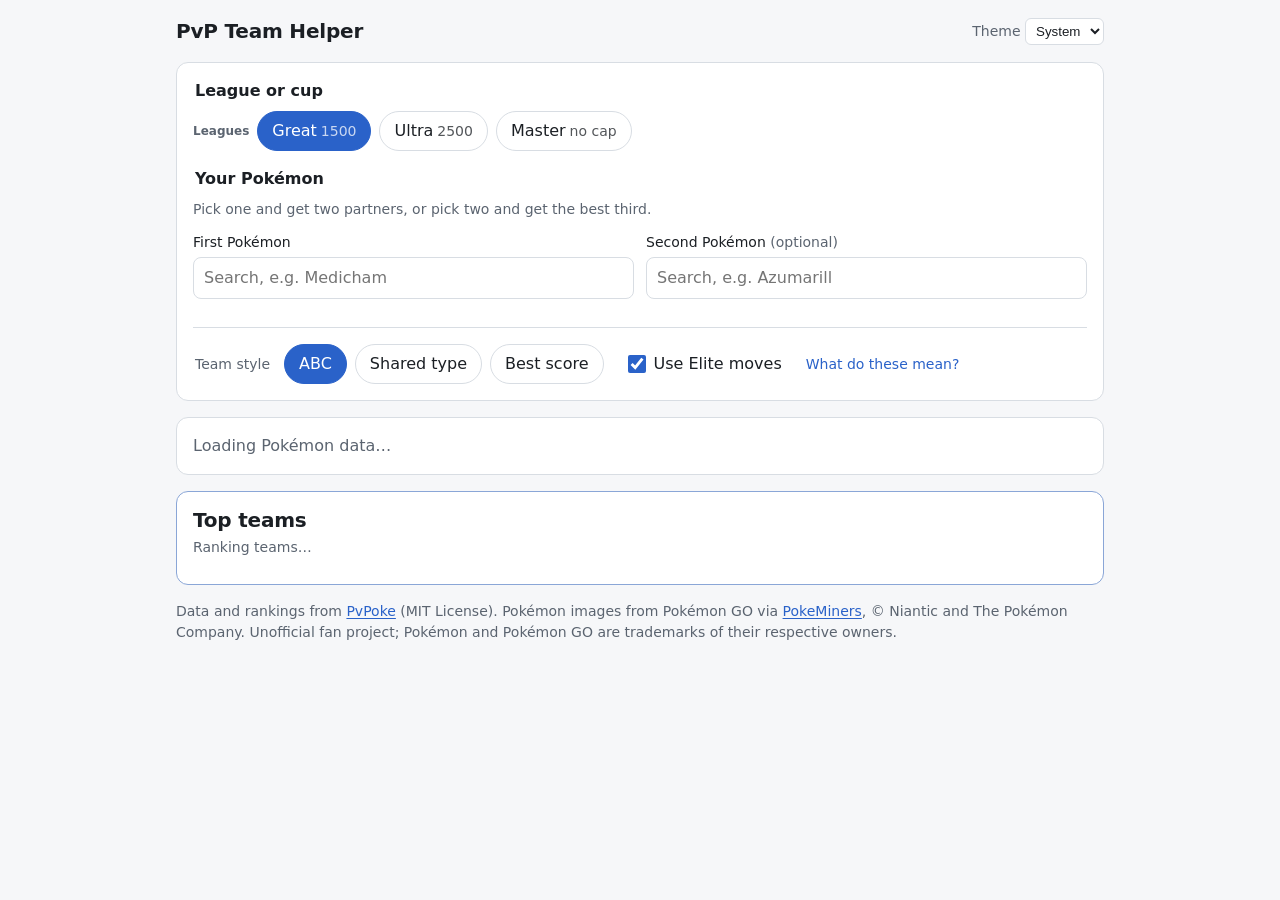
==== index.html @ 50dfbc7a "Offer one-tap fixes for dead-end messages Two Mega picks offer to remove either one, picks dropped b" ====
<!doctype html>
<html lang="en">
<head>
  <meta charset="utf-8">
  <meta name="viewport" content="width=device-width, initial-scale=1">
  <title>PvP Team Helper</title>
  <meta name="description" content="Build Pokémon GO PvP teams: suggested partners, moves, IVs, strengths and weaknesses.">
  <script src="js/theme.js?v=20261030h"></script>
  <link rel="stylesheet" href="styles.css?v=20261030h">
</head>
<body>
  <header class="site-header">
    <h1>PvP Team Helper</h1>
    <label class="theme-picker">
      Theme
      <select id="theme">
        <option value="system">System</option>
        <option value="light">Light</option>
        <option value="dark">Dark</option>
      </select>
    </label>
  </header>

  <main>
    <section class="panel form">
      <fieldset class="league">
        <legend>League or cup</legend>
        <!-- Filled from data/formats.js: the open leagues plus cups in the GO Battle League schedule,
             grouped as live this week, always on, and coming up. -->
        <div class="league-row" id="league-options"></div>
        <p class="hint gbl-week" id="gbl-week" hidden></p>
      </fieldset>

      <fieldset class="your-picks">
        <legend>Your Pokémon</legend>
        <p class="hint">Pick one and get two partners, or pick two and get the best third.</p>
        <div class="picks">
          <div class="combo" data-slot="0">
            <label for="pick-0">First Pokémon</label>
            <div class="combo-box">
              <input id="pick-0" type="text" role="combobox" aria-autocomplete="list" aria-expanded="false"
                aria-controls="pick-0-list" autocomplete="off" spellcheck="false" placeholder="Search, e.g. Medicham">
              <button type="button" class="clear" data-action="clear" aria-label="Clear first Pokémon" hidden>×</button>
            </div>
            <ul class="combo-list" id="pick-0-list" role="listbox" aria-label="Matching Pokémon" hidden></ul>
          </div>
          <div class="combo" data-slot="1">
            <label for="pick-1">Second Pokémon <small>(optional)</small></label>
            <div class="combo-box">
              <input id="pick-1" type="text" role="combobox" aria-autocomplete="list" aria-expanded="false"
                aria-controls="pick-1-list" autocomplete="off" spellcheck="false" placeholder="Search, e.g. Azumarill">
              <button type="button" class="clear" data-action="clear" aria-label="Clear second Pokémon" hidden>×</button>
            </div>
            <ul class="combo-list" id="pick-1-list" role="listbox" aria-label="Matching Pokémon" hidden></ul>
          </div>
        </div>
        <div class="quick" id="quick-picks"></div>
      </fieldset>

      <div class="options">
        <fieldset class="style">
          <legend>Team style</legend>
          <div class="segmented">
            <label><input type="radio" name="style" value="abc"> ABC</label>
            <label><input type="radio" name="style" value="pair"> Shared type</label>
            <label><input type="radio" name="style" value="any"> Best score</label>
          </div>
        </fieldset>
        <label class="check"><input type="checkbox" id="use-elite" checked> Use Elite moves</label>
        <details class="explain">
          <summary>What do these mean?</summary>
          <dl>
            <dt>ABC</dt><dd>No two members share a type: the most balanced team.</dd>
            <dt>Shared type</dt><dd>Two members share a type, as ABB (safe swap and closer) or ABA (lead and closer), whichever fits their roles better.</dd>
            <dt>Best score</dt><dd>No typing rule: the highest-scoring team wins.</dd>
            <dt>Lead, safe swap, closer</dt><dd>Each team member's role: the lead starts the battle, the safe swap comes in when the lead is losing, and the closer finishes. The page picks roles from each Pokémon's PvPoke role scores.</dd>
            <dt>Use Elite moves</dt><dd>Moves that need an Elite TM or a Community Day. Turn off to give your team each Pokémon's next best moves on PvPoke instead; opponents keep theirs.</dd>
          </dl>
        </details>
      </div>
    </section>

    <section class="panel results" id="results" aria-live="polite">
      <p class="placeholder">Loading Pokémon data…</p>
    </section>

    <!-- Teams the viewer saved on this device (localStorage); hidden while there are none. -->
    <section class="panel saved-teams" id="saved-teams" aria-labelledby="saved-teams-title" hidden>
      <h2 id="saved-teams-title">Your saved teams</h2>
      <ul class="saved-list" id="saved-list"></ul>
    </section>

    <!-- With no picks this sits right under the form as the starting point; with picks, below the results. -->
    <section class="panel top-teams" id="top-teams" aria-labelledby="top-teams-title">
      <h2 id="top-teams-title">Top teams</h2>
      <p class="hint" id="top-teams-hint">Ranking teams…</p>
      <ol class="top-list" id="top-list"></ol>
    </section>
  </main>

  <footer class="site-footer">
    Data and rankings from <a href="https://pvpoke.com">PvPoke</a> (MIT License)<span id="data-date"></span>.
    <span id="schedule-credit" hidden>GO Battle League schedule from the Pokémon GO game master via <a id="schedule-source" href="#"></a><span id="schedule-end"></span>.</span>
    Pokémon images from Pokémon GO via <a href="https://github.com/PokeMiners/pogo_assets">PokeMiners</a>, © Niantic and The Pokémon Company.
    Unofficial fan project; Pokémon and Pokémon GO are trademarks of their respective owners.
  </footer>

  <!-- ?v= on the site's own files: bump it whenever they change, so a browser holding an older
       copy (GitHub Pages lets files be cached for 10 minutes) never mixes old and new scripts. -->
  <script src="data/formats.js"></script>
  <script src="js/data.js?v=20261030h"></script>
  <script src="js/engine.js?v=20261030h"></script>
  <script src="js/app.js?v=20261030h"></script>
</body>
</html>
---- styles.css ----
:root {
  /* Type scale: five steps. xs labels and badges, sm secondary text, md body, lg headings, xl the team score. */
  --fs-xs: 0.75rem;
  --fs-sm: 0.875rem;
  --fs-md: 1rem;
  --fs-lg: 1.25rem;
  --fs-xl: 2rem;
  --error: #b42318;
  --bg: #f6f7f9;
  --surface: #ffffff;
  --text: #1b1f24;
  --muted: #5b6470;
  --border: #d8dde3;
  --accent: #2a62c9;
  --accent-text: #ffffff;
  --live: #187a42;
  /* Meta grid bands: the team's best matchup against a threat. */
  --win: #187a42;
  --even: #8a6400;
  --loss: #b42318;
}

:root[data-theme="dark"] {
  --error: #f97066;
  --bg: #121418;
  --surface: #1c1f25;
  --text: #e8eaed;
  --muted: #9aa3ad;
  --border: #30353d;
  --accent: #6b9cf0;
  --accent-text: #0d1014;
  --live: #5cc98d;
  --win: #5cc98d;
  --even: #e2b53e;
  --loss: #f97066;
}

/* League colour as the accent, as in the game. Great keeps the default blue. */
:root[data-league="ultra"] { --accent: #8a6400; }
:root[data-league="master"] { --accent: #6a3fc4; }
:root[data-league="cup"] { --accent: #4a5361; }
:root[data-theme="dark"][data-league="ultra"] { --accent: #e2b53e; }
:root[data-theme="dark"][data-league="master"] { --accent: #b195f2; }
:root[data-theme="dark"][data-league="cup"] { --accent: #b4bcc6; }

* { box-sizing: border-box; }

body {
  margin: 0;
  background: var(--bg);
  color: var(--text);
  font: 16px/1.5 system-ui, -apple-system, "Segoe UI", Roboto, sans-serif;
}

a { color: var(--accent); }
/* <small> is a step on the scale, not the browser's relative 'smaller'. */
small { font-size: var(--fs-sm); }

.site-header,
main,
.site-footer {
  max-width: 960px;
  margin: 0 auto;
  padding: 0 16px;
}

.site-header {
  display: flex;
  align-items: center;
  justify-content: space-between;
  gap: 12px;
  padding-top: 16px;
}

.site-header h1 { font-size: var(--fs-lg); margin: 0; }

.theme-picker { color: var(--muted); font-size: var(--fs-sm); }

.panel {
  background: var(--surface);
  border: 1px solid var(--border);
  border-radius: 12px;
  padding: 16px;
  margin: 16px 0;
}

fieldset { border: 0; margin: 0 0 16px; padding: 0; min-width: 0; }  /* fieldsets default to min-content width */
fieldset:last-child { margin-bottom: 0; }
legend { font-weight: 600; margin-bottom: 8px; }

.segmented { display: flex; flex-wrap: wrap; gap: 8px; }

/* Choice chips: league and team style. The radio is hidden inside its label. */
.segmented label,
.league-row label {
  display: inline-flex; align-items: center; gap: 4px; min-height: 40px;
  border: 1px solid var(--border);
  border-radius: 999px;
  padding: 6px 14px;
  white-space: nowrap;
  cursor: pointer;
}

.segmented input,
.league-row input { position: absolute; opacity: 0; pointer-events: none; }

.segmented label:has(input:checked),
.league-row label:has(input:checked) {
  background: var(--accent);
  border-color: var(--accent);
  color: var(--accent-text);
}

.segmented label:has(input:focus-visible),
.league-row label:has(input:focus-visible) { outline: 2px solid var(--accent); outline-offset: 2px; }

.league-row small { opacity: 0.75; }

/* League or cup: groups (live, always, coming up) side by side, wrapping; one sideways row on phones. */
.league-row { position: relative; display: flex; flex-wrap: wrap; gap: 8px 20px; }
.league-group { display: flex; flex-wrap: wrap; align-items: center; gap: 8px; }
.group-label { font-size: var(--fs-xs); font-weight: 600; color: var(--muted); }
.league-group.live .group-label { color: var(--live); }

.check { display: inline-flex; align-items: center; gap: 8px; min-height: 40px; cursor: pointer; }
.check input { width: 18px; height: 18px; margin: 0; accent-color: var(--accent); }
.member .swapped { margin-top: 4px; font-size: var(--fs-sm); color: var(--muted); }

/* GO Battle League status on a format: live this week, or the date a cup starts. */
.status {
  margin-left: 6px; font-size: var(--fs-xs); font-weight: 600; letter-spacing: 0.03em; text-transform: uppercase;
  padding: 0 6px; border-radius: 999px; vertical-align: 1px; display: inline-block; white-space: nowrap;
}
.status.soon { border: 1px solid currentColor; opacity: 0.8; }
.gbl-week { margin: 10px 0 0; }
.gbl-week small { font-size: inherit; }

select {
  background: var(--surface);
  color: var(--text);
  border: 1px solid var(--border);
  border-radius: 6px;
  padding: 4px 6px;
}

.placeholder { color: var(--muted); margin: 0; }
.error { color: var(--error); margin: 0; }
.fixes { display: flex; flex-wrap: wrap; gap: 8px; margin: 12px 0 0; }
.notice + .fixes { margin: -4px 0 12px; }
.notice { color: var(--muted); margin: 0 0 12px; font-size: var(--fs-sm); }
.hint { color: var(--muted); font-size: var(--fs-sm); margin: 0 0 12px; }

h1, h2 { letter-spacing: -0.01em; }
h2 { font-size: var(--fs-lg); line-height: 1.25; margin: 0 0 4px; }
h3 { font-size: var(--fs-md); margin: 0; }
h1, h2, h3 { text-wrap: balance; }
.hint, .notice, .explain dd { text-wrap: pretty; }

/* ---- Pokémon pickers ---- */

.picks { display: grid; grid-template-columns: 1fr 1fr; gap: 12px; }

.combo { position: relative; min-width: 0; }
.combo label { display: block; font-size: var(--fs-sm); margin-bottom: 4px; }
.combo label small { color: var(--muted); }

.combo-box { position: relative; }

.combo input {
  width: 100%;
  font: inherit;
  color: var(--text);
  background: var(--surface);
  border: 1px solid var(--border);
  border-radius: 8px;
  padding: 8px 36px 8px 10px;
}
.combo input:focus { outline: 2px solid var(--accent); outline-offset: 1px; }

.combo .clear {
  position: absolute; right: 4px; top: 50%; transform: translateY(-50%);
  border: 0; background: none; color: var(--muted);
  font-size: var(--fs-lg); line-height: 1; padding: 8px 10px; cursor: pointer; border-radius: 6px;
}

.combo-list {
  position: absolute; z-index: 10; left: 0; right: 0; top: 100%;
  margin: 4px 0 0; padding: 4px; list-style: none;
  background: var(--surface); border: 1px solid var(--border); border-radius: 8px;
  box-shadow: 0 8px 24px rgb(0 0 0 / 0.18);
  max-height: 320px; overflow-y: auto;
}
.combo-list li {
  display: flex; justify-content: space-between; align-items: center; gap: 8px;
  padding: 6px 8px; border-radius: 6px; cursor: pointer;
}
.combo-list li.active { background: color-mix(in srgb, var(--accent) 14%, transparent); }
.combo-list li.empty { color: var(--muted); cursor: default; background: none; }
.poke { flex-shrink: 0; object-fit: contain; }
.poke.shadow { filter: drop-shadow(0 0 3px #8a3fd1) drop-shadow(0 0 1px #8a3fd1); }

.opt-name .poke { width: 28px; height: 28px; vertical-align: middle; margin-right: 6px; }
.opt-name { min-width: 0; overflow: hidden; text-overflow: ellipsis; white-space: nowrap; }
.opt-meta { display: flex; align-items: center; gap: 4px; flex-shrink: 0; }
.opt-meta small { color: var(--muted); }

/* ---- Team style and Elite moves: one compact row, explanations behind a disclosure ---- */

.options {
  display: flex; flex-wrap: wrap; align-items: center; gap: 12px 24px;
  border-top: 1px solid var(--border); padding-top: 16px;
}
.options fieldset.style { margin: 0; display: flex; align-items: center; gap: 12px; }
.options legend { float: left; margin: 0; font-size: var(--fs-sm); color: var(--muted); font-weight: 400; }
.explain { font-size: var(--fs-sm); color: var(--muted); }
.explain summary { cursor: pointer; color: var(--accent); min-height: 40px; display: flex; align-items: center; }
.explain[open] { flex-basis: 100%; }
.explain dl { margin: 4px 0 0; display: grid; grid-template-columns: max-content 1fr; gap: 6px 12px; }
.explain dt { font-weight: 600; color: var(--text); }
.explain dd { margin: 0; }

.quick { margin-top: 12px; display: flex; flex-wrap: wrap; align-items: center; gap: 6px; }
.quick-label { color: var(--muted); font-size: var(--fs-sm); }
.chip {
  font: inherit; font-size: var(--fs-sm); color: var(--text); background: none; min-height: 32px;
  border: 1px solid var(--border); border-radius: 999px; padding: 4px 12px; cursor: pointer;
}

/* ---- Type chips: the game's type colors as a tint, text stays in the text color ---- */

.type {
  --t: #888;
  display: inline-block; font-size: var(--fs-xs); line-height: 1.4; padding: 0 6px; border-radius: 999px;
  background: color-mix(in srgb, var(--t) 22%, transparent);
  border: 1px solid color-mix(in srgb, var(--t) 60%, transparent);
  white-space: nowrap;
}
.type.dot { width: 10px; height: 10px; padding: 0; margin-right: 6px; background: var(--t); vertical-align: -1px; }
.type[data-type="normal"]   { --t: #9fa19f; }
.type[data-type="fighting"] { --t: #e0712c; }
.type[data-type="flying"]   { --t: #81b9ef; }
.type[data-type="poison"]   { --t: #9141cb; }
.type[data-type="ground"]   { --t: #b8803f; }
.type[data-type="rock"]     { --t: #afa981; }
.type[data-type="bug"]      { --t: #91a119; }
.type[data-type="ghost"]    { --t: #704170; }
.type[data-type="steel"]    { --t: #60a1b8; }
.type[data-type="fire"]     { --t: #e62829; }
.type[data-type="water"]    { --t: #2980ef; }
.type[data-type="grass"]    { --t: #3fa129; }
.type[data-type="electric"] { --t: #e8b900; }
.type[data-type="psychic"]  { --t: #ef4179; }
.type[data-type="ice"]      { --t: #3dcef3; }
.type[data-type="dragon"]   { --t: #5060e1; }
.type[data-type="dark"]     { --t: #624d4e; }
.type[data-type="fairy"]    { --t: #ef70ef; }
:root[data-theme="dark"] .type[data-type="dark"]  { --t: #a08a8b; }
:root[data-theme="dark"] .type[data-type="ghost"] { --t: #a46aa4; }

/* ---- Top teams banner ---- */

.panel[hidden] { display: none; }
.top-teams { border-color: color-mix(in srgb, var(--accent) 45%, var(--border)); }
.top-teams .hint { margin-bottom: 10px; }
.top-list { list-style: none; margin: 0; padding: 0; display: grid; grid-template-columns: repeat(3, 1fr); gap: 8px; }
.top-team {
  width: 100%; height: 100%; display: grid; grid-template-columns: auto 1fr auto; align-items: center; gap: 4px 10px;
  text-align: left; font: inherit; font-size: var(--fs-sm); color: var(--text); background: none; cursor: pointer;
  border: 1px solid var(--border); border-radius: 8px; padding: 8px 10px;
}
.top-team .team-names { grid-column: 1 / -1; }

/* ---- Results ---- */

.team-list { list-style: none; margin: 0; padding: 0; display: grid; gap: 6px; }
.team-option {
  width: 100%; display: flex; align-items: center; gap: 10px; text-align: left;
  font: inherit; color: var(--text); background: none; cursor: pointer;
  border: 1px solid var(--border); border-radius: 8px; padding: 8px 10px;
}
.team-option[aria-pressed="true"] { border-color: var(--accent); background: color-mix(in srgb, var(--accent) 10%, transparent); }
.team-rank {
  flex-shrink: 0; width: 24px; height: 24px; border-radius: 50%; display: grid; place-items: center;
  font-size: var(--fs-sm); font-weight: 600; background: var(--border);
}
.team-option[aria-pressed="true"] .team-rank { background: var(--accent); color: var(--accent-text); }
.team-names { flex: 1; min-width: 0; }
.team-icons { display: flex; flex-shrink: 0; }
.team-icons .poke { width: 32px; height: 32px; }
.team-icons .poke + .poke { margin-left: -6px; }
.layout {
  flex-shrink: 0; font-size: var(--fs-xs); font-weight: 600; letter-spacing: 0.04em; color: var(--muted);
  border: 1px solid var(--border); border-radius: 4px; padding: 0 5px;
}
.team-score { flex-shrink: 0; font-weight: 600; font-variant-numeric: tabular-nums; }
.results-head { display: flex; align-items: flex-start; justify-content: space-between; gap: 12px; }
.results-head .chip { flex-shrink: 0; }
/* ---- Meta grid: the top 30 threats, tinted by the team's best matchup ---- */

.meta { margin: 0 0 16px; }
.meta-head { display: flex; flex-wrap: wrap; align-items: baseline; justify-content: space-between; gap: 4px 16px; margin-bottom: 8px; }
.meta-tally { margin: 0; display: flex; flex-wrap: wrap; gap: 4px 12px; font-size: var(--fs-sm); font-variant-numeric: tabular-nums; }
.tally { display: inline-flex; align-items: center; gap: 6px; }
.swatch { width: 12px; height: 12px; border-radius: 4px; }
.meta-grid { list-style: none; margin: 0; padding: 0; display: grid; grid-template-columns: repeat(15, 1fr); gap: 6px; }
.meta-cell {
  --band: var(--win);
  position: relative; width: 100%; aspect-ratio: 1; display: grid; place-items: center; padding: 0; cursor: pointer;
  font: inherit; color: var(--text);
  background: color-mix(in srgb, var(--band) 16%, var(--surface));
  border: 1px solid color-mix(in srgb, var(--band) 50%, transparent); border-radius: 8px;
}
/* Bands differ in more than hue: toss-ups are dashed, losses carry a heavier border. */
.meta-cell.even, .tally.even .swatch { --band: var(--even); }
.meta-cell.even { border-style: dashed; }
.meta-cell.loss, .tally.loss .swatch { --band: var(--loss); }
.meta-cell.loss { border-width: 2px; background: color-mix(in srgb, var(--band) 24%, var(--surface)); }
.swatch { background: color-mix(in srgb, var(--band, var(--win)) 40%, var(--surface)); border: 1px solid var(--band, var(--win)); }
.tally.win .swatch { --band: var(--win); }
.tally.even .swatch { border-style: dashed; }
.tally.loss .swatch { border-width: 2px; }
.meta-cell .poke { width: 70%; height: 70%; }
.meta-rank {
  position: absolute; top: 2px; left: 4px; font-size: var(--fs-xs); line-height: 1; color: var(--muted);
  font-variant-numeric: tabular-nums;
}
.meta-cell:focus-visible, .meta-cell[aria-pressed="true"] { outline: 2px solid var(--accent); outline-offset: 2px; }
.meta-note { margin: 8px 0 0; min-height: 3em; font-size: var(--fs-sm); color: var(--muted); }
.meta-note strong { color: var(--text); }
@media (hover: hover) { .meta-cell:hover { border-color: var(--band); } }

/* ---- How to play it ---- */

.pilot { margin: 0 0 16px; }
.pilot summary { cursor: pointer; padding: 8px 0; }   /* stays display: list-item to keep its arrow */
.pilot summary h3 { margin: 0 0 0 4px; display: inline; }
.pilot[open] summary { margin-bottom: 6px; }
.pilot ol { margin: 0 0 6px; padding-left: 20px; display: grid; gap: 6px; text-wrap: pretty; }
.pilot .hint { margin: 0; }

/* ---- Saved teams ---- */

.team-actions { display: flex; flex-wrap: wrap; align-items: center; gap: 8px 16px; margin-top: 8px; }
.team-actions .compare { margin-top: 0; min-width: 0; max-width: 100%; }
.chip[aria-pressed="true"] { border-color: var(--accent); color: var(--accent); font-weight: 600; }
.saved-list { list-style: none; margin: 8px 0 0; padding: 0; display: grid; gap: 6px; }
.saved { display: flex; align-items: stretch; gap: 6px; }
.saved-open {
  flex: 1; min-width: 0; display: flex; align-items: center; gap: 10px; text-align: left;
  font: inherit; font-size: var(--fs-sm); color: var(--text); background: none; cursor: pointer;
  border: 1px solid var(--border); border-radius: 8px; padding: 8px 10px;
}
.saved.ended .saved-open { cursor: default; opacity: 0.6; }
.saved-text { flex: 1; min-width: 0; display: grid; }
.saved-text small { color: var(--muted); }
.saved-remove {
  flex-shrink: 0; font: inherit; font-size: var(--fs-sm); color: var(--muted); background: none; cursor: pointer;
  border: 1px solid var(--border); border-radius: 8px; padding: 0 12px; min-height: 40px;
}

/* ---- Compare two suggested teams ---- */

.compare { display: inline-flex; align-items: center; gap: 8px; margin-top: 8px; font-size: var(--fs-sm); color: var(--muted); }
.compare select { font: inherit; min-height: 36px; max-width: 16rem; text-overflow: ellipsis; }
.comparison { margin: 0 0 16px; padding: 12px; border: 1px solid var(--border); border-radius: 10px; }
.comparison table { width: 100%; border-collapse: collapse; font-size: var(--fs-sm); font-variant-numeric: tabular-nums; }
.comparison th, .comparison td { padding: 6px 8px; text-align: right; border-bottom: 1px solid var(--border); }
.comparison th[scope="row"] { text-align: left; font-weight: 400; color: var(--muted); }
.comparison td { white-space: nowrap; }
.comparison thead small { font-weight: 400; color: var(--muted); }
.comparison thead th { font-weight: 600; }
.comparison tbody tr:last-child > * { border-bottom: 0; }
.comparison > .hint { margin: 12px 0 0; }
.diffs { display: grid; grid-template-columns: 1fr 1fr; gap: 12px 16px; margin-top: 8px; }
.diffs h4 { margin: 0 0 6px; font-size: var(--fs-sm); }
.diff-list { list-style: none; margin: 0; padding: 0; display: grid; gap: 6px; font-size: var(--fs-sm); }
.diff-list li { display: flex; align-items: center; gap: 8px; }
.diff-list .poke { width: 32px; height: 32px; }
.diff-list small { color: var(--muted); }

/* Team header: the score leads, the names and what the score means beside it. */
.team-head { display: flex; align-items: flex-start; gap: 16px; margin: 24px 0 16px; }
.team-figure { margin: 0; flex-shrink: 0; text-align: center; min-width: 3.5rem; }
.team-figure b {
  display: block; font-size: var(--fs-xl); font-weight: 700; line-height: 1; letter-spacing: -0.02em;
  font-variant-numeric: tabular-nums;
}
.team-figure small { font-size: var(--fs-xs); color: var(--muted); }
.team-head h3 { font-size: var(--fs-lg); line-height: 1.25; letter-spacing: -0.01em; margin: 0 0 4px; }
.team-head p { margin: 0; }
.team-head > div { flex: 1; min-width: 0; }   /* lets the compare select shrink to the screen */
.team-head .coverage strong { font-variant-numeric: tabular-nums; }

.members { display: grid; grid-template-columns: repeat(3, 1fr); gap: 12px; margin-bottom: 16px; }
.member { border: 1px solid var(--border); border-radius: 10px; padding: 12px; min-width: 0; }
.member-head { display: flex; gap: 10px; align-items: center; }
.member-head .poke { width: 64px; height: 64px; }
.member-head > div { min-width: 0; }
.pvp-rank { margin: 0; font-size: var(--fs-sm); font-variant-numeric: tabular-nums; }
.pvp-rank a { font-weight: 600; text-decoration: none; }
.pvp-rank a:hover { text-decoration: underline; }
.member .role { margin: 0; font-size: var(--fs-xs); font-weight: 600; text-transform: uppercase; letter-spacing: 0.04em; color: var(--accent); }
.member .role-note { font-weight: 400; text-transform: none; letter-spacing: 0; color: var(--muted); }
.member .types { margin: 4px 0; display: flex; gap: 4px; flex-wrap: wrap; }
.member dl { margin: 0; font-size: var(--fs-sm); }
.member dt { color: var(--muted); font-size: var(--fs-xs); margin-top: 8px; }
.member dd { margin: 2px 0 0; }
.member small { color: var(--muted); }
.moves { list-style: none; margin: 0; padding: 0; }
.ivs { font-weight: 600; font-variant-numeric: tabular-nums; }
.elite {
  text-decoration: none; font-size: var(--fs-xs); font-weight: 600; padding: 0 5px; border-radius: 4px;
  border: 1px solid var(--accent); color: var(--accent); cursor: help;
}
/* Mega moves are a bonus, not a cost: filled, where Elite (needs an item) is outlined. */
.elite.mega { background: var(--accent); color: var(--accent-text); }

/* A new search keeps the current results visible, dimmed, until it finishes. */
.results { transition: opacity 150ms cubic-bezier(0.23, 1, 0.32, 1); }
.results.busy { opacity: 0.5; cursor: progress; }
@media (prefers-reduced-motion: reduce) { .results { transition: none; } }

.ivcheck { margin-top: 10px; border-top: 1px solid var(--border); padding-top: 8px; font-size: var(--fs-sm); }
.ivcheck summary { cursor: pointer; color: var(--accent); }
.iv-inputs { display: grid; grid-template-columns: repeat(3, 1fr); gap: 6px; margin: 8px 0 6px; }
.iv-inputs label { display: grid; gap: 2px; font-size: var(--fs-xs); color: var(--muted); }
.iv-inputs input {
  width: 100%; min-width: 0; font: inherit; font-size: var(--fs-md); color: var(--text); background: var(--surface);
  border: 1px solid var(--border); border-radius: 6px; padding: 4px 6px; text-align: center;
}
.iv-inputs input:focus { outline: 2px solid var(--accent); outline-offset: 1px; }
.iv-result { margin: 0; }

.report { display: grid; grid-template-columns: 1fr 1fr; gap: 16px; }
.report .hint { margin: 2px 0 8px; }
.threats { margin: 0; padding-left: 20px; display: grid; gap: 8px; font-size: var(--fs-sm); }
.threats li > * { vertical-align: middle; }
.threats li { display: list-item; }
.threats li .poke { width: 32px; height: 32px; float: left; margin-right: 8px; }
.threats li > div { overflow: hidden; }
.threats small { color: var(--muted); }
.threat-name { font-weight: 600; }
.verdict { color: var(--text); }
.shared { font-size: var(--fs-sm); margin: 0; padding: 0; list-style: none; display: grid; gap: 6px; }
.shared li { display: flex; align-items: baseline; gap: 8px; }
.shared li .type { flex-shrink: 0; }
.shared small { color: var(--muted); }

@media (max-width: 720px) {
  .meta-grid { grid-template-columns: repeat(10, 1fr); }
  .top-list { grid-template-columns: 1fr; }
  .members { grid-template-columns: 1fr; }
  .report { grid-template-columns: 1fr; }
}

@media (max-width: 520px) {
  /* Sideways rows bleed to the panel edges so the cut-off chip shows there is more. */
  .league-row, .quick {
    flex-wrap: nowrap; overflow-x: auto; scrollbar-width: none;
    margin-left: -16px; margin-right: -16px; padding: 2px 16px;
  }
  .league-row::-webkit-scrollbar, .quick::-webkit-scrollbar { display: none; }
  .league-group { flex-wrap: nowrap; flex-shrink: 0; }
  /* A cup's type list can outgrow the screen; its full rules are in the chip's title. */
  .league-row small { display: inline-block; max-width: 7.5em; overflow: hidden; text-overflow: ellipsis; vertical-align: bottom; }
  .quick > * { flex-shrink: 0; }
  .options fieldset.style { flex-basis: 100%; flex-wrap: wrap; gap: 8px; }
  .options legend { float: none; }
  .options .segmented { flex-wrap: nowrap; width: 100%; }
  .options .segmented label { flex: 1; justify-content: center; padding: 6px 8px; }
  .explain dl { grid-template-columns: 1fr; gap: 2px; }
  .explain dd { margin-bottom: 6px; }
  .picks { grid-template-columns: 1fr; }
  /* On a phone the team detail is the main reading: body size, not secondary. */
  .member dl, .threats, .ivcheck { font-size: var(--fs-md); }
  .team-head { gap: 12px; }
  .meta-grid { grid-template-columns: repeat(6, 1fr); }
  .diffs { grid-template-columns: 1fr; }
  .compare { display: flex; flex-wrap: wrap; }
  .compare select { max-width: 100%; min-width: 0; flex: 1; }
  /* Room for the full name, so e.g. a Pokémon and its shadow form never truncate to the same text. */
  .opt-meta .type { display: none; }
  .opt-name { white-space: normal; overflow: visible; }
  .team-icons .poke { width: 28px; height: 28px; }
  /* Team rows: rank, icons, layout and score on one line, the names on their own line below. */
  .team-option { flex-wrap: wrap; row-gap: 4px; }
  .team-option .layout { margin-left: auto; }
  .team-option .team-names { order: 1; flex-basis: 100%; }
  .saved-open { flex-wrap: wrap; row-gap: 4px; }
  .saved-open .team-score { margin-left: auto; }
  .saved-text { order: 1; flex-basis: 100%; }
}

/* ---- Shared interaction: focus, press, hover, and the browser's own parts ---- */

:root { accent-color: var(--accent); }   /* checkboxes and other native controls */
::selection { background: color-mix(in srgb, var(--accent) 28%, transparent); }
input { caret-color: var(--accent); }
a { text-underline-offset: 2px; }
.combo-list { scrollbar-width: thin; scrollbar-color: var(--border) transparent; }
summary::marker { color: var(--accent); }

button:focus-visible, summary:focus-visible, a:focus-visible, select:focus-visible {
  outline: 2px solid var(--accent); outline-offset: 2px;
}

/* Press feedback on everything tappable: responds on pointer-down, short, strong ease-out. */
.chip, .top-team, .team-option, .saved-open, .saved-remove, .meta-cell, .segmented label, .league-row label {
  transition: transform 120ms cubic-bezier(0.23, 1, 0.32, 1);
}
.chip:active, .top-team:active, .team-option:active, .saved > button:active, .segmented label:active, .league-row label:active { transform: scale(0.97); }
.meta-cell:active { transform: scale(0.95); }

/* Hover only where there is a pointer that hovers, so taps don't leave a stuck highlight. */
@media (hover: hover) {
  .chip:hover, .top-team:hover, .team-option:hover, .saved > button:hover,
  .segmented label:hover, .league-row label:hover { border-color: var(--accent); }
  .combo-list li:hover { background: color-mix(in srgb, var(--accent) 14%, transparent); }
  .combo .clear:hover { color: var(--text); }
}

@media (prefers-reduced-motion: reduce) {
  .chip, .top-team, .team-option, .saved-open, .saved-remove, .meta-cell, .segmented label, .league-row label { transition: none; }
  .chip:active, .top-team:active, .team-option:active, .saved > button:active, .meta-cell:active,
  .segmented label:active, .league-row label:active { transform: none; }
}

.site-footer { color: var(--muted); font-size: var(--fs-sm); padding-bottom: 24px; }
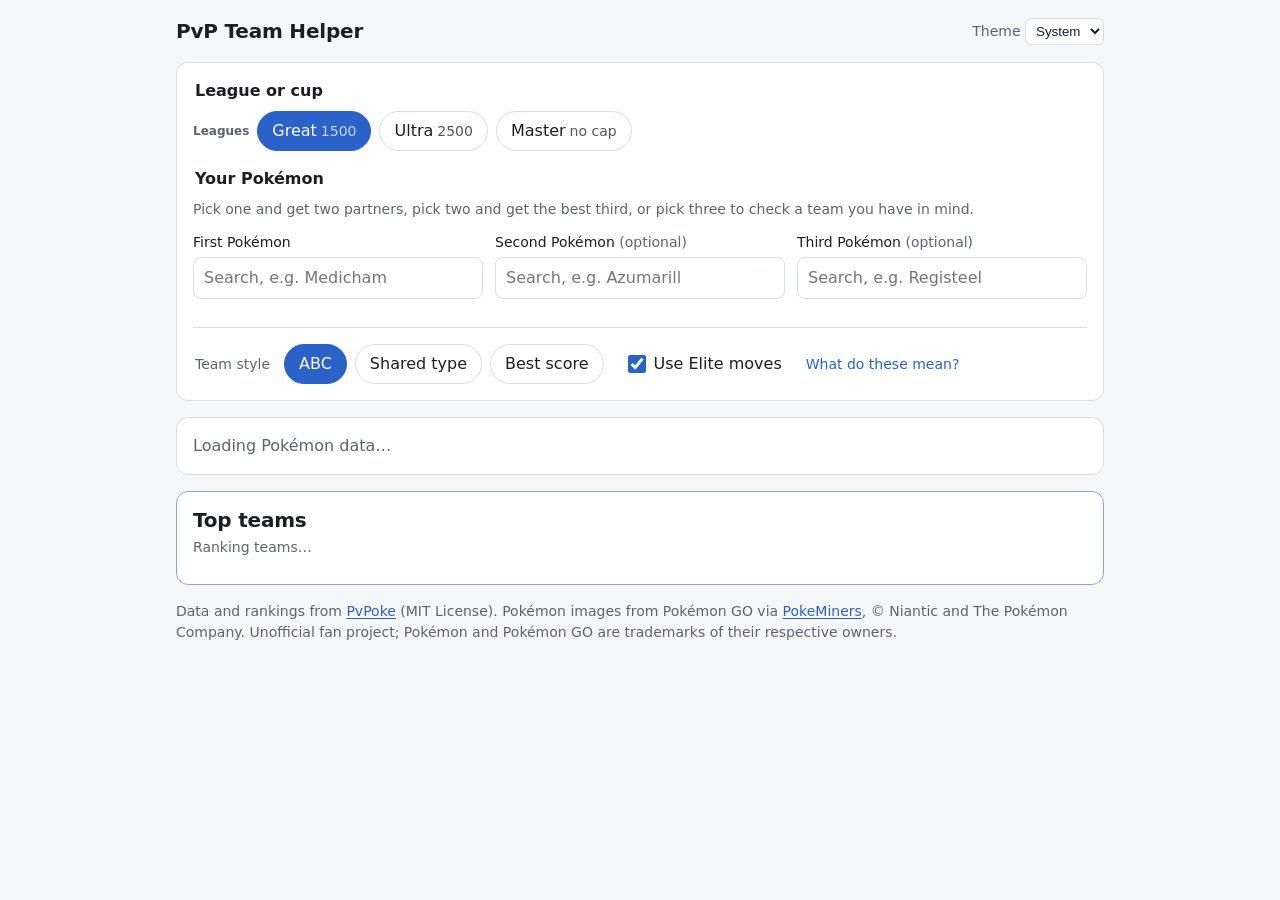
==== commit 6cdfcd51: "Add an optional third pick to check a full team With three Pokémon picked, the results show that tea" ====
--- a/index.html
+++ b/index.html
@@ -5,8 +5,8 @@
   <meta name="viewport" content="width=device-width, initial-scale=1">
   <title>PvP Team Helper</title>
   <meta name="description" content="Build Pokémon GO PvP teams: suggested partners, moves, IVs, strengths and weaknesses.">
-  <script src="js/theme.js?v=20261030h"></script>
-  <link rel="stylesheet" href="styles.css?v=20261030h">
+  <script src="js/theme.js?v=20261030k"></script>
+  <link rel="stylesheet" href="styles.css?v=20261030k">
 </head>
 <body>
   <header class="site-header">
@@ -33,7 +33,7 @@
 
       <fieldset class="your-picks">
         <legend>Your Pokémon</legend>
-        <p class="hint">Pick one and get two partners, or pick two and get the best third.</p>
+        <p class="hint">Pick one and get two partners, pick two and get the best third, or pick three to check a team you have in mind.</p>
         <div class="picks">
           <div class="combo" data-slot="0">
             <label for="pick-0">First Pokémon</label>
@@ -52,6 +52,15 @@
               <button type="button" class="clear" data-action="clear" aria-label="Clear second Pokémon" hidden>×</button>
             </div>
             <ul class="combo-list" id="pick-1-list" role="listbox" aria-label="Matching Pokémon" hidden></ul>
+          </div>
+          <div class="combo" data-slot="2">
+            <label for="pick-2">Third Pokémon <small>(optional)</small></label>
+            <div class="combo-box">
+              <input id="pick-2" type="text" role="combobox" aria-autocomplete="list" aria-expanded="false"
+                aria-controls="pick-2-list" autocomplete="off" spellcheck="false" placeholder="Search, e.g. Registeel">
+              <button type="button" class="clear" data-action="clear" aria-label="Clear third Pokémon" hidden>×</button>
+            </div>
+            <ul class="combo-list" id="pick-2-list" role="listbox" aria-label="Matching Pokémon" hidden></ul>
           </div>
         </div>
         <div class="quick" id="quick-picks"></div>
@@ -108,8 +117,8 @@
   <!-- ?v= on the site's own files: bump it whenever they change, so a browser holding an older
        copy (GitHub Pages lets files be cached for 10 minutes) never mixes old and new scripts. -->
   <script src="data/formats.js"></script>
-  <script src="js/data.js?v=20261030h"></script>
-  <script src="js/engine.js?v=20261030h"></script>
-  <script src="js/app.js?v=20261030h"></script>
+  <script src="js/data.js?v=20261030k"></script>
+  <script src="js/engine.js?v=20261030k"></script>
+  <script src="js/app.js?v=20261030k"></script>
 </body>
 </html>
--- a/styles.css
+++ b/styles.css
@@ -158,7 +158,7 @@
 
 /* ---- Pokémon pickers ---- */
 
-.picks { display: grid; grid-template-columns: 1fr 1fr; gap: 12px; }
+.picks { display: grid; grid-template-columns: repeat(3, 1fr); gap: 12px; }
 
 .combo { position: relative; min-width: 0; }
 .combo label { display: block; font-size: var(--fs-sm); margin-bottom: 4px; }
@@ -211,6 +211,8 @@
   border-top: 1px solid var(--border); padding-top: 16px;
 }
 .options fieldset.style { margin: 0; display: flex; align-items: center; gap: 12px; }
+.options fieldset.style:disabled { opacity: 0.5; }
+.options fieldset.style:disabled label { cursor: default; }
 .options legend { float: left; margin: 0; font-size: var(--fs-sm); color: var(--muted); font-weight: 400; }
 .explain { font-size: var(--fs-sm); color: var(--muted); }
 .explain summary { cursor: pointer; color: var(--accent); min-height: 40px; display: flex; align-items: center; }
@@ -394,6 +396,7 @@
 .members { display: grid; grid-template-columns: repeat(3, 1fr); gap: 12px; margin-bottom: 16px; }
 .member { border: 1px solid var(--border); border-radius: 10px; padding: 12px; min-width: 0; }
 .member-head { display: flex; gap: 10px; align-items: center; }
+.member-line { display: none; }
 .member-head .poke { width: 64px; height: 64px; }
 .member-head > div { min-width: 0; }
 .pvp-rank { margin: 0; font-size: var(--fs-sm); font-variant-numeric: tabular-nums; }
@@ -449,8 +452,30 @@
 @media (max-width: 720px) {
   .meta-grid { grid-template-columns: repeat(10, 1fr); }
   .top-list { grid-template-columns: 1fr; }
-  .members { grid-template-columns: 1fr; }
+  .members { grid-template-columns: 1fr; gap: 8px; }
   .report { grid-template-columns: 1fr; }
+  /* One line per member; tapping it opens the full card. */
+  .member { padding: 0; }
+  .member-line {
+    display: flex; align-items: center; gap: 10px; width: 100%; min-height: 56px; padding: 8px 12px;
+    border: 0; background: none; color: inherit; font: inherit; text-align: left; cursor: pointer;
+    border-radius: 10px;
+  }
+  .member-line .poke { width: 40px; height: 40px; flex-shrink: 0; }
+  .member-line > span:not(.chev) { flex: 1; min-width: 0; }
+  .member-line .member-name { font-weight: 600; }
+  .member-line small { display: block; color: var(--muted); font-size: var(--fs-sm); overflow: hidden; text-overflow: ellipsis; white-space: nowrap; }
+  .member-line .chev {
+    flex-shrink: 0; width: 8px; height: 8px; margin-right: 4px;
+    border-right: 2px solid var(--accent); border-bottom: 2px solid var(--accent);
+    transform: rotate(-45deg); transition: transform 160ms cubic-bezier(0.23, 1, 0.32, 1);
+  }
+  .member.open .chev { transform: rotate(45deg); }
+  .member-line:active { background: color-mix(in srgb, var(--accent) 10%, transparent); }
+  .member:not(.open) .member-body { display: none; }
+  .member-body { padding: 0 12px 12px; }
+  /* The line already shows the icon and name. */
+  .member-body .member-head > .poke, .member-body .member-head h3 { display: none; }
 }
 
 @media (max-width: 520px) {
@@ -523,6 +548,7 @@
   .chip, .top-team, .team-option, .saved-open, .saved-remove, .meta-cell, .segmented label, .league-row label { transition: none; }
   .chip:active, .top-team:active, .team-option:active, .saved > button:active, .meta-cell:active,
   .segmented label:active, .league-row label:active { transform: none; }
+  .member-line .chev { transition: none; }
 }
 
 .site-footer { color: var(--muted); font-size: var(--fs-sm); padding-bottom: 24px; }
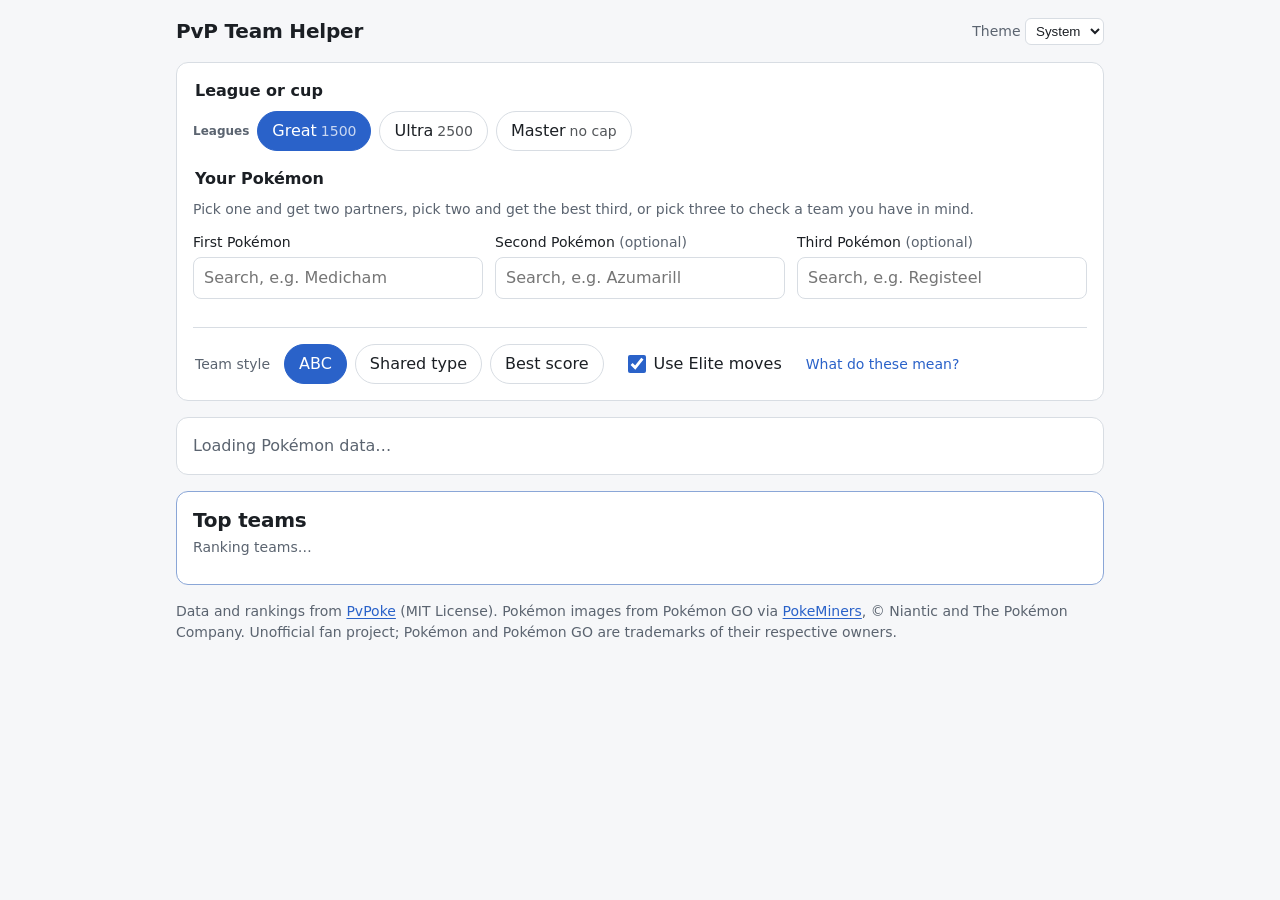
==== commit e6f28e87: "Hide second Megas, explain the disabled style, reveal the third field The search lists leave out oth" ====
--- a/index.html
+++ b/index.html
@@ -5,8 +5,8 @@
   <meta name="viewport" content="width=device-width, initial-scale=1">
   <title>PvP Team Helper</title>
   <meta name="description" content="Build Pokémon GO PvP teams: suggested partners, moves, IVs, strengths and weaknesses.">
-  <script src="js/theme.js?v=20261030k"></script>
-  <link rel="stylesheet" href="styles.css?v=20261030k">
+  <script src="js/theme.js?v=20261030l"></script>
+  <link rel="stylesheet" href="styles.css?v=20261030l">
 </head>
 <body>
   <header class="site-header">
@@ -75,6 +75,7 @@
             <label><input type="radio" name="style" value="any"> Best score</label>
           </div>
         </fieldset>
+        <p class="hint style-note" id="style-note" hidden>Your three Pokémon are the team, so team style doesn’t apply.</p>
         <label class="check"><input type="checkbox" id="use-elite" checked> Use Elite moves</label>
         <details class="explain">
           <summary>What do these mean?</summary>
@@ -117,8 +118,8 @@
   <!-- ?v= on the site's own files: bump it whenever they change, so a browser holding an older
        copy (GitHub Pages lets files be cached for 10 minutes) never mixes old and new scripts. -->
   <script src="data/formats.js"></script>
-  <script src="js/data.js?v=20261030k"></script>
-  <script src="js/engine.js?v=20261030k"></script>
-  <script src="js/app.js?v=20261030k"></script>
+  <script src="js/data.js?v=20261030l"></script>
+  <script src="js/engine.js?v=20261030l"></script>
+  <script src="js/app.js?v=20261030l"></script>
 </body>
 </html>
--- a/styles.css
+++ b/styles.css
@@ -158,7 +158,8 @@
 
 /* ---- Pokémon pickers ---- */
 
-.picks { display: grid; grid-template-columns: repeat(3, 1fr); gap: 12px; }
+.picks { display: grid; grid-auto-flow: column; grid-auto-columns: minmax(0, 1fr); gap: 12px; }   /* one column per shown field */
+.combo[hidden] { display: none; }
 
 .combo { position: relative; min-width: 0; }
 .combo label { display: block; font-size: var(--fs-sm); margin-bottom: 4px; }
@@ -213,6 +214,7 @@
 .options fieldset.style { margin: 0; display: flex; align-items: center; gap: 12px; }
 .options fieldset.style:disabled { opacity: 0.5; }
 .options fieldset.style:disabled label { cursor: default; }
+.options .style-note { flex-basis: 100%; margin: -4px 0 0; }
 .options legend { float: left; margin: 0; font-size: var(--fs-sm); color: var(--muted); font-weight: 400; }
 .explain { font-size: var(--fs-sm); color: var(--muted); }
 .explain summary { cursor: pointer; color: var(--accent); min-height: 40px; display: flex; align-items: center; }
@@ -495,7 +497,7 @@
   .options .segmented label { flex: 1; justify-content: center; padding: 6px 8px; }
   .explain dl { grid-template-columns: 1fr; gap: 2px; }
   .explain dd { margin-bottom: 6px; }
-  .picks { grid-template-columns: 1fr; }
+  .picks { grid-auto-flow: row; }
   /* On a phone the team detail is the main reading: body size, not secondary. */
   .member dl, .threats, .ivcheck { font-size: var(--fs-md); }
   .team-head { gap: 12px; }
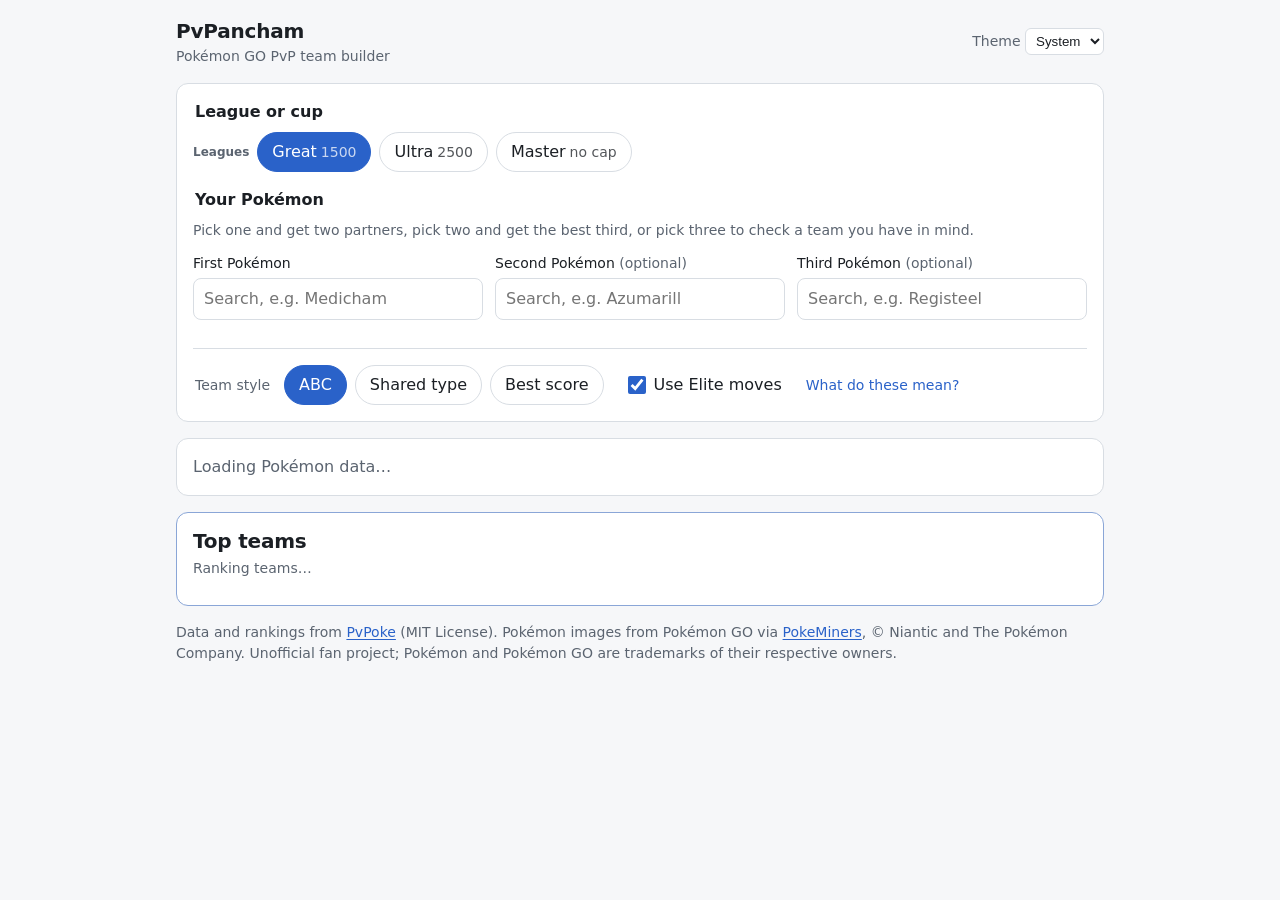
==== commit 22902323: "Rename the site to PvPancham New name in the header (with a "Pokémon GO PvP team builder" tagline), " ====
--- a/index.html
+++ b/index.html
@@ -3,14 +3,17 @@
 <head>
   <meta charset="utf-8">
   <meta name="viewport" content="width=device-width, initial-scale=1">
-  <title>PvP Team Helper</title>
+  <title>PvPancham · Pokémon GO PvP team builder</title>
   <meta name="description" content="Build Pokémon GO PvP teams: suggested partners, moves, IVs, strengths and weaknesses.">
-  <script src="js/theme.js?v=20261030l"></script>
-  <link rel="stylesheet" href="styles.css?v=20261030l">
+  <script src="js/theme.js?v=20261030m"></script>
+  <link rel="stylesheet" href="styles.css?v=20261030m">
 </head>
 <body>
   <header class="site-header">
-    <h1>PvP Team Helper</h1>
+    <div>
+      <h1>PvPancham</h1>
+      <p class="tagline">Pokémon GO PvP team builder</p>
+    </div>
     <label class="theme-picker">
       Theme
       <select id="theme">
@@ -118,8 +121,8 @@
   <!-- ?v= on the site's own files: bump it whenever they change, so a browser holding an older
        copy (GitHub Pages lets files be cached for 10 minutes) never mixes old and new scripts. -->
   <script src="data/formats.js"></script>
-  <script src="js/data.js?v=20261030l"></script>
-  <script src="js/engine.js?v=20261030l"></script>
-  <script src="js/app.js?v=20261030l"></script>
+  <script src="js/data.js?v=20261030m"></script>
+  <script src="js/engine.js?v=20261030m"></script>
+  <script src="js/app.js?v=20261030m"></script>
 </body>
 </html>
--- a/styles.css
+++ b/styles.css
@@ -73,6 +73,7 @@
 }
 
 .site-header h1 { font-size: var(--fs-lg); margin: 0; }
+.site-header .tagline { margin: 0; color: var(--muted); font-size: var(--fs-sm); }
 
 .theme-picker { color: var(--muted); font-size: var(--fs-sm); }
 
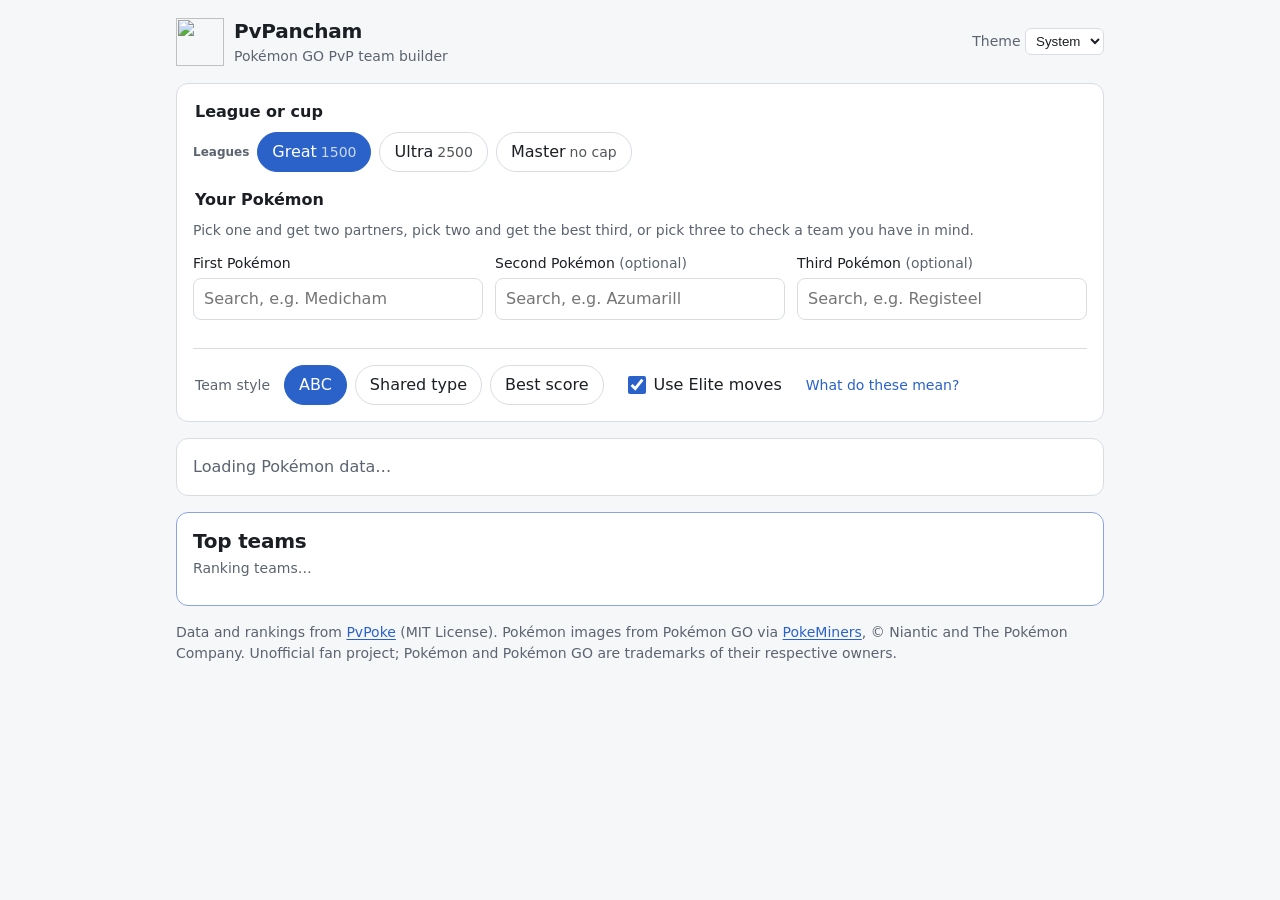
==== commit 83098381: "Add Pancham's icon to the header The icon sits left of the name and tagline; the image script always" ====
--- a/index.html
+++ b/index.html
@@ -5,17 +5,20 @@
   <meta name="viewport" content="width=device-width, initial-scale=1">
   <title>PvPancham · Pokémon GO PvP team builder</title>
   <meta name="description" content="Build Pokémon GO PvP teams: suggested partners, moves, IVs, strengths and weaknesses.">
-  <script src="js/theme.js?v=20261030m"></script>
-  <link rel="stylesheet" href="styles.css?v=20261030m">
+  <script src="js/theme.js?v=20261030n"></script>
+  <link rel="stylesheet" href="styles.css?v=20261030n">
 </head>
 <body>
   <header class="site-header">
-    <div>
-      <h1>PvPancham</h1>
-      <p class="tagline">Pokémon GO PvP team builder</p>
+    <div class="brand">
+      <img src="img/pokemon/pm674.webp" alt="" width="48" height="48">
+      <div>
+        <h1>PvPancham</h1>
+        <p class="tagline">Pokémon GO PvP team builder</p>
+      </div>
     </div>
     <label class="theme-picker">
-      Theme
+      <span class="theme-label">Theme</span>
       <select id="theme">
         <option value="system">System</option>
         <option value="light">Light</option>
@@ -121,8 +124,8 @@
   <!-- ?v= on the site's own files: bump it whenever they change, so a browser holding an older
        copy (GitHub Pages lets files be cached for 10 minutes) never mixes old and new scripts. -->
   <script src="data/formats.js"></script>
-  <script src="js/data.js?v=20261030m"></script>
-  <script src="js/engine.js?v=20261030m"></script>
-  <script src="js/app.js?v=20261030m"></script>
+  <script src="js/data.js?v=20261030n"></script>
+  <script src="js/engine.js?v=20261030n"></script>
+  <script src="js/app.js?v=20261030n"></script>
 </body>
 </html>
--- a/styles.css
+++ b/styles.css
@@ -73,6 +73,9 @@
 }
 
 .site-header h1 { font-size: var(--fs-lg); margin: 0; }
+.brand { display: flex; align-items: center; gap: 10px; }
+.brand img { flex-shrink: 0; }
+.theme-picker { flex-shrink: 0; white-space: nowrap; }
 .site-header .tagline { margin: 0; color: var(--muted); font-size: var(--fs-sm); }
 
 .theme-picker { color: var(--muted); font-size: var(--fs-sm); }
@@ -482,6 +485,8 @@
 }
 
 @media (max-width: 520px) {
+  /* Room for the name and tagline on one line each; the select still has its label for screen readers. */
+  .theme-label { position: absolute; width: 1px; height: 1px; overflow: hidden; clip-path: inset(50%); white-space: nowrap; }
   /* Sideways rows bleed to the panel edges so the cut-off chip shows there is more. */
   .league-row, .quick {
     flex-wrap: nowrap; overflow-x: auto; scrollbar-width: none;
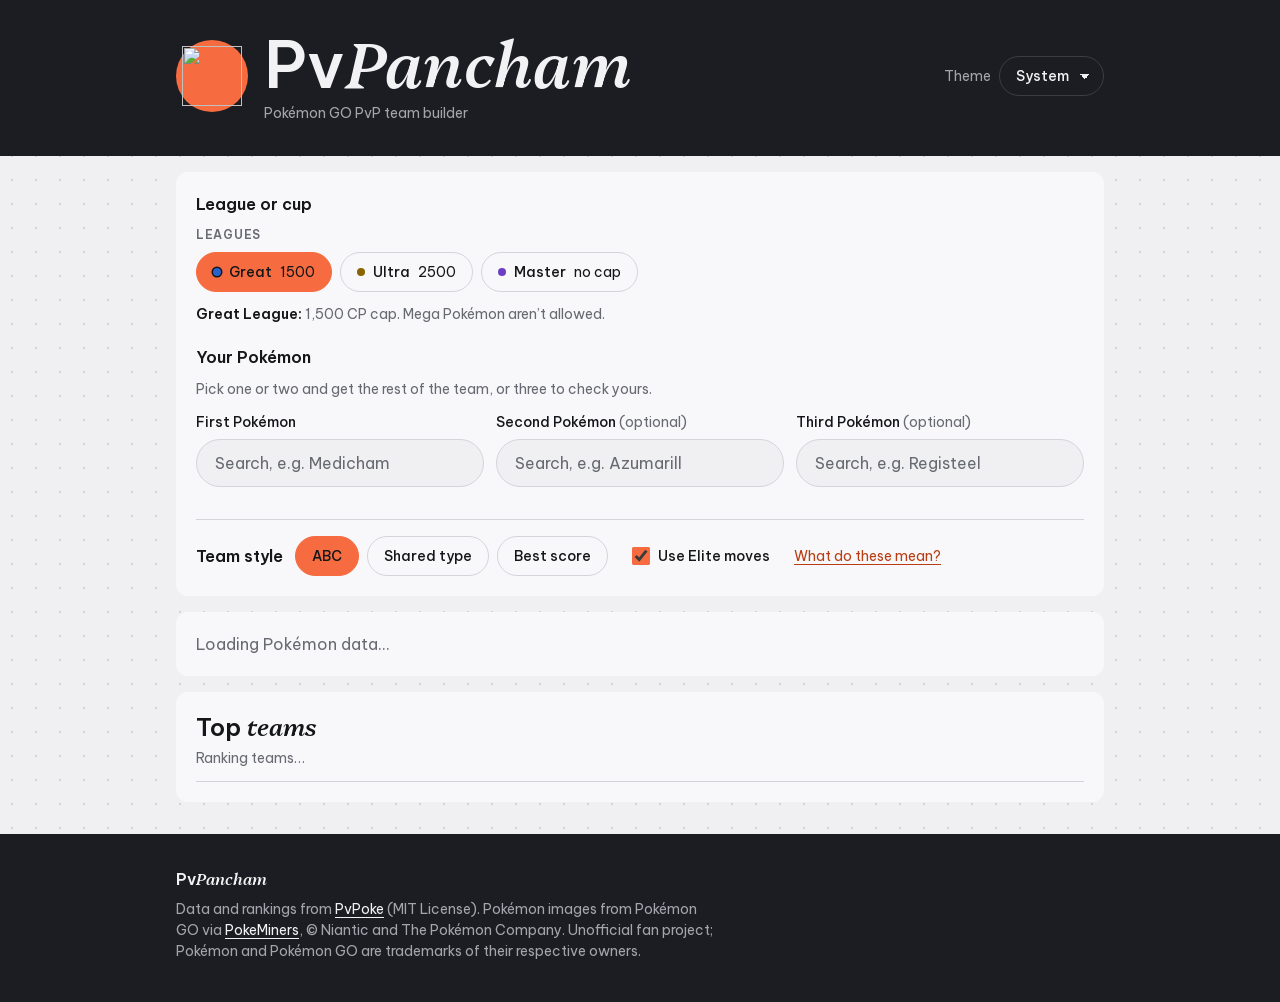
==== commit 620a6ced: "Redesign the site as PvPancham's orange, charcoal and paper look A new visual system after funtownst" ====
--- a/index.html
+++ b/index.html
@@ -5,41 +5,53 @@
   <meta name="viewport" content="width=device-width, initial-scale=1">
   <title>PvPancham · Pokémon GO PvP team builder</title>
   <meta name="description" content="Build Pokémon GO PvP teams: suggested partners, moves, IVs, strengths and weaknesses.">
-  <script src="js/theme.js?v=20261030n"></script>
-  <link rel="stylesheet" href="styles.css?v=20261030n">
+  <script src="js/theme.js?v=20261108f"></script>
+  <link rel="stylesheet" href="styles.css?v=20261108f">
 </head>
 <body>
-  <header class="site-header">
-    <div class="brand">
-      <img src="img/pokemon/pm674.webp" alt="" width="48" height="48">
-      <div>
-        <h1>PvPancham</h1>
-        <p class="tagline">Pokémon GO PvP team builder</p>
+  <header class="site-header band">
+    <div class="wrap">
+      <div class="brand">
+        <span class="disc"><img src="img/pokemon/pm674.webp" alt="" width="60" height="60"></span>
+        <div>
+          <h1>Pv<em class="v">Pancham</em></h1>
+          <p class="tagline">Pokémon GO PvP team builder</p>
+        </div>
       </div>
+      <label class="theme-picker">
+        <span class="theme-label">Theme</span>
+        <select id="theme">
+          <option value="system">System</option>
+          <option value="light">Light</option>
+          <option value="dark">Dark</option>
+        </select>
+      </label>
     </div>
-    <label class="theme-picker">
-      <span class="theme-label">Theme</span>
-      <select id="theme">
-        <option value="system">System</option>
-        <option value="light">Light</option>
-        <option value="dark">Dark</option>
-      </select>
-    </label>
   </header>
 
   <main>
-    <section class="panel form">
+    <section class="panel form" id="form">
+      <!-- Phones, once something is picked: the choices in one line, so the team comes first. -->
+      <div class="form-summary" id="form-summary" hidden>
+        <p id="form-summary-text"></p>
+        <button type="button" class="chip" id="form-add" hidden>+ Add Pokémon</button>
+        <button type="button" class="chip" id="form-toggle" aria-expanded="false" aria-controls="form-body">Edit</button>
+      </div>
+      <div class="form-body" id="form-body">
       <fieldset class="league">
         <legend>League or cup</legend>
         <!-- Filled from data/formats.js: the open leagues plus cups in the GO Battle League schedule,
              grouped as live this week, always on, and coming up. -->
         <div class="league-row" id="league-options"></div>
+        <button type="button" class="chip league-more" id="league-more" aria-controls="league-options" aria-expanded="false" hidden>Show all leagues</button>
+        <p class="hint league-rules" id="league-rules"></p>
+        <div class="league-notice" id="league-notice" aria-live="polite" hidden></div>
         <p class="hint gbl-week" id="gbl-week" hidden></p>
       </fieldset>
 
       <fieldset class="your-picks">
         <legend>Your Pokémon</legend>
-        <p class="hint">Pick one and get two partners, pick two and get the best third, or pick three to check a team you have in mind.</p>
+        <p class="hint">Pick one or two and get the rest of the team, or three to check yours.</p>
         <div class="picks">
           <div class="combo" data-slot="0">
             <label for="pick-0">First Pokémon</label>
@@ -94,38 +106,38 @@
           </dl>
         </details>
       </div>
+      </div>
     </section>
 
     <section class="panel results" id="results" aria-live="polite">
       <p class="placeholder">Loading Pokémon data…</p>
     </section>
 
-    <!-- Teams the viewer saved on this device (localStorage); hidden while there are none. -->
-    <section class="panel saved-teams" id="saved-teams" aria-labelledby="saved-teams-title" hidden>
-      <h2 id="saved-teams-title">Your saved teams</h2>
-      <ul class="saved-list" id="saved-list"></ul>
-    </section>
-
     <!-- With no picks this sits right under the form as the starting point; with picks, below the results. -->
     <section class="panel top-teams" id="top-teams" aria-labelledby="top-teams-title">
-      <h2 id="top-teams-title">Top teams</h2>
+      <h2 id="top-teams-title">Top <em class="v">teams</em></h2>
       <p class="hint" id="top-teams-hint">Ranking teams…</p>
       <ol class="top-list" id="top-list"></ol>
     </section>
   </main>
 
-  <footer class="site-footer">
-    Data and rankings from <a href="https://pvpoke.com">PvPoke</a> (MIT License)<span id="data-date"></span>.
-    <span id="schedule-credit" hidden>GO Battle League schedule from the Pokémon GO game master via <a id="schedule-source" href="#"></a><span id="schedule-end"></span>.</span>
-    Pokémon images from Pokémon GO via <a href="https://github.com/PokeMiners/pogo_assets">PokeMiners</a>, © Niantic and The Pokémon Company.
-    Unofficial fan project; Pokémon and Pokémon GO are trademarks of their respective owners.
+  <footer class="site-footer band">
+    <div class="wrap">
+      <p class="footer-name">Pv<em class="v">Pancham</em></p>
+      <p>
+      Data and rankings from <a href="https://pvpoke.com">PvPoke</a> (MIT License)<span id="data-date"></span>.
+      <span id="schedule-credit" hidden>GO Battle League schedule from the Pokémon GO game master via <a id="schedule-source" href="#"></a><span id="schedule-end"></span>.</span>
+      Pokémon images from Pokémon GO via <a href="https://github.com/PokeMiners/pogo_assets">PokeMiners</a>, © Niantic and The Pokémon Company.
+      Unofficial fan project; Pokémon and Pokémon GO are trademarks of their respective owners.
+      </p>
+    </div>
   </footer>
 
   <!-- ?v= on the site's own files: bump it whenever they change, so a browser holding an older
        copy (GitHub Pages lets files be cached for 10 minutes) never mixes old and new scripts. -->
   <script src="data/formats.js"></script>
-  <script src="js/data.js?v=20261030n"></script>
-  <script src="js/engine.js?v=20261030n"></script>
-  <script src="js/app.js?v=20261030n"></script>
+  <script src="js/data.js?v=20261108f"></script>
+  <script src="js/engine.js?v=20261108f"></script>
+  <script src="js/app.js?v=20261108f"></script>
 </body>
 </html>
--- a/styles.css
+++ b/styles.css
@@ -1,164 +1,266 @@
+/* Self-hosted fonts (SIL Open Font License, texts in fonts/). Be Vietnam Pro does the work; Platypi
+   italic gives one word per heading, and the role words, a voice. Latin subsets; anything outside
+   them (e.g. ♀ ♂) falls back to the system face. */
+@font-face { font-family: "Be Vietnam Pro"; font-style: normal; font-weight: 400; font-display: swap; src: url(fonts/bvp-400.woff2) format("woff2"); }
+@font-face { font-family: "Be Vietnam Pro"; font-style: normal; font-weight: 500; font-display: swap; src: url(fonts/bvp-500.woff2) format("woff2"); }
+@font-face { font-family: "Be Vietnam Pro"; font-style: normal; font-weight: 600; font-display: swap; src: url(fonts/bvp-600.woff2) format("woff2"); }
+@font-face { font-family: "Platypi"; font-style: italic; font-weight: 400 500; font-display: swap; src: url(fonts/platypi-italic.woff2) format("woff2"); }
+
 :root {
-  /* Type scale: five steps. xs labels and badges, sm secondary text, md body, lg headings, xl the team score. */
+  /* Type scale: xs labels, sm secondary text, md body, lg headings, xl the team score; display is the header name only. */
   --fs-xs: 0.75rem;
   --fs-sm: 0.875rem;
   --fs-md: 1rem;
-  --fs-lg: 1.25rem;
-  --fs-xl: 2rem;
-  --error: #b42318;
-  --bg: #f6f7f9;
-  --surface: #ffffff;
-  --text: #1b1f24;
-  --muted: #5b6470;
-  --border: #d8dde3;
-  --accent: #2a62c9;
-  --accent-text: #ffffff;
-  --live: #187a42;
-  /* Meta grid bands: the team's best matchup against a threat. */
+  --fs-lg: 1.5rem;
+  --fs-xl: 2.5rem;
+  --fs-display: clamp(2.25rem, 4vw + 1rem, 4rem);
+  --sans: "Be Vietnam Pro", system-ui, -apple-system, "Segoe UI", Roboto, sans-serif;
+  --serif: "Platypi", Georgia, serif;
+  /* Be Vietnam Pro has no tabular figures: columns of numbers that must line up use the system face. */
+  --figures: system-ui, -apple-system, "Segoe UI", Roboto, sans-serif;
+  --ease-out: cubic-bezier(0.23, 1, 0.32, 1);
+
+  /* Neutrals: dotted paper, sheets, charcoal bands. */
+  --paper: #f0f0f3;
+  --sheet: #f8f8fb;
+  --field: #f0f0f3;
+  --ink: #151618;
+  --pencil: #676a70;
+  --rule: #d4d5db;
+  --band: #1b1d22;
+  --band-raised: #26292f;
+  --dot: rgb(21 22 24 / 0.13);
+  /* Orange means "act here / this is chosen". As a fill its text is always ink; as text or a line
+     on a light ground it is Ember, which clears 4.5:1. */
+  --orange: #f66c40;
+  --on-orange: #151618;
+  --ember: #b83d12;
+  /* Meaning colours. Loss is crimson so it never reads as the brand orange. */
   --win: #187a42;
   --even: #8a6400;
-  --loss: #b42318;
+  --loss: #b3123f;
+  --error: #b3123f;
+  --live: #187a42;
+  /* League stamps: a dot on each league chip and on the team's league. */
+  --great: #2a62c9;
+  --ultra: #8a6400;
+  --master: #6a3fc4;
+  --cup: #4a5361;
+  --shadow-float: 0 8px 32px rgb(17 17 26 / 0.1), 0 4px 16px rgb(17 17 26 / 0.08);
+  color-scheme: light;
 }
 
 :root[data-theme="dark"] {
-  --error: #f97066;
-  --bg: #121418;
-  --surface: #1c1f25;
-  --text: #e8eaed;
-  --muted: #9aa3ad;
-  --border: #30353d;
-  --accent: #6b9cf0;
-  --accent-text: #0d1014;
-  --live: #5cc98d;
+  --paper: #111214;
+  --sheet: #1b1d22;
+  --field: #111214;
+  --ink: #f2f2f5;
+  --pencil: #a3a5ad;
+  --rule: #383b43;
+  --band: #23262c;
+  --band-raised: #2c2f36;
+  --dot: rgb(255 255 255 / 0.07);
+  --ember: #f66c40;
   --win: #5cc98d;
   --even: #e2b53e;
-  --loss: #f97066;
-}
-
-/* League colour as the accent, as in the game. Great keeps the default blue. */
-:root[data-league="ultra"] { --accent: #8a6400; }
-:root[data-league="master"] { --accent: #6a3fc4; }
-:root[data-league="cup"] { --accent: #4a5361; }
-:root[data-theme="dark"][data-league="ultra"] { --accent: #e2b53e; }
-:root[data-theme="dark"][data-league="master"] { --accent: #b195f2; }
-:root[data-theme="dark"][data-league="cup"] { --accent: #b4bcc6; }
+  --loss: #f7728f;
+  --error: #f7728f;
+  --live: #5cc98d;
+  --great: #6b9cf0;
+  --ultra: #e2b53e;
+  --master: #b195f2;
+  --cup: #b4bcc6;
+  --shadow-float: 0 8px 32px rgb(0 0 0 / 0.4), 0 4px 16px rgb(0 0 0 / 0.3);
+  color-scheme: dark;
+}
+
+/* Charcoal bands (header, team block, footer) are light-on-dark in both themes. */
+.band {
+  --sheet: var(--band-raised);
+  --field: #17181b;
+  --ink: #f2f2f5;
+  --pencil: #a3a5ad;
+  --rule: #3a3d45;
+  --ember: #f66c40;
+  --win: #5cc98d;
+  --even: #e2b53e;
+  --loss: #f7728f;
+  --great: #6b9cf0;
+  --ultra: #e2b53e;
+  --master: #b195f2;
+  --cup: #b4bcc6;
+  background: var(--band);
+  color: var(--ink);
+  color-scheme: dark;
+}
+
+/* The selected format's stamp colour (set by applyAccent as data-league). */
+:root { --league: var(--great); }
+:root[data-league="ultra"] { --league: var(--ultra); }
+:root[data-league="master"] { --league: var(--master); }
+:root[data-league="cup"] { --league: var(--cup); }
+.band { --league: var(--great); }
+:root[data-league="ultra"] .band { --league: var(--ultra); }
+:root[data-league="master"] .band { --league: var(--master); }
+:root[data-league="cup"] .band { --league: var(--cup); }
 
 * { box-sizing: border-box; }
+html { -webkit-text-size-adjust: 100%; }
 
 body {
   margin: 0;
-  background: var(--bg);
-  color: var(--text);
-  font: 16px/1.5 system-ui, -apple-system, "Segoe UI", Roboto, sans-serif;
-}
-
-a { color: var(--accent); }
+  color: var(--ink);
+  font: 400 16px/1.5 var(--sans);
+  background-color: var(--paper);
+  background-image: radial-gradient(var(--dot) 1px, transparent 1.4px);
+  background-size: 24px 24px;
+}
+
+a { color: var(--ember); text-decoration-thickness: 1px; text-underline-offset: 3px; }
 /* <small> is a step on the scale, not the browser's relative 'smaller'. */
 small { font-size: var(--fs-sm); }
 
-.site-header,
-main,
-.site-footer {
+h1, h2, h3, h4 { font-weight: 600; text-wrap: balance; }
+h2 { font-size: var(--fs-lg); line-height: 1.2; margin: 0 0 6px; }
+h3 { font-size: var(--fs-md); line-height: 1.3; margin: 0; }
+/* One voice word per heading. */
+em.v { font-family: var(--serif); font-style: italic; font-weight: 500; }
+
+.wrap,
+main {
   max-width: 960px;
   margin: 0 auto;
   padding: 0 16px;
 }
 
-.site-header {
-  display: flex;
-  align-items: center;
-  justify-content: space-between;
-  gap: 12px;
-  padding-top: 16px;
-}
-
-.site-header h1 { font-size: var(--fs-lg); margin: 0; }
-.brand { display: flex; align-items: center; gap: 10px; }
-.brand img { flex-shrink: 0; }
-.theme-picker { flex-shrink: 0; white-space: nowrap; }
-.site-header .tagline { margin: 0; color: var(--muted); font-size: var(--fs-sm); }
-
-.theme-picker { color: var(--muted); font-size: var(--fs-sm); }
+/* ---- Header band ---- */
+
+.site-header { padding: 28px 0 32px; }
+.site-header .wrap { display: flex; align-items: center; justify-content: space-between; gap: 16px; }
+.brand { display: flex; align-items: center; gap: 16px; min-width: 0; }
+.brand .disc {
+  flex-shrink: 0; width: 72px; height: 72px; border-radius: 50%; background: var(--orange);
+  display: grid; place-items: center;
+}
+.brand .disc img { width: 60px; height: 60px; }
+.site-header h1 { font-size: var(--fs-display); line-height: 1; margin: 0; letter-spacing: 0.005em; white-space: nowrap; }
+.site-header .tagline { margin: 6px 0 0; color: var(--pencil); font-size: var(--fs-sm); }
+.theme-picker { flex-shrink: 0; display: inline-flex; align-items: center; gap: 8px; white-space: nowrap; color: var(--pencil); font-size: var(--fs-sm); }
+
+/* ---- Sheets ---- */
 
 .panel {
-  background: var(--surface);
-  border: 1px solid var(--border);
+  background: var(--sheet);
   border-radius: 12px;
-  padding: 16px;
+  padding: 20px;
   margin: 16px 0;
 }
-
-fieldset { border: 0; margin: 0 0 16px; padding: 0; min-width: 0; }  /* fieldsets default to min-content width */
+.panel[hidden] { display: none; }
+[hidden] { display: none !important; }   /* the attribute always wins over a component's display, e.g. a .chip */
+
+fieldset { border: 0; margin: 0 0 20px; padding: 0; min-width: 0; }  /* fieldsets default to min-content width */
 fieldset:last-child { margin-bottom: 0; }
-legend { font-weight: 600; margin-bottom: 8px; }
-
-.segmented { display: flex; flex-wrap: wrap; gap: 8px; }
-
-/* Choice chips: league and team style. The radio is hidden inside its label. */
-.segmented label,
-.league-row label {
-  display: inline-flex; align-items: center; gap: 4px; min-height: 40px;
-  border: 1px solid var(--border);
-  border-radius: 999px;
-  padding: 6px 14px;
-  white-space: nowrap;
-  cursor: pointer;
-}
-
-.segmented input,
-.league-row input { position: absolute; opacity: 0; pointer-events: none; }
-
-.segmented label:has(input:checked),
-.league-row label:has(input:checked) {
-  background: var(--accent);
-  border-color: var(--accent);
-  color: var(--accent-text);
-}
-
-.segmented label:has(input:focus-visible),
-.league-row label:has(input:focus-visible) { outline: 2px solid var(--accent); outline-offset: 2px; }
-
-.league-row small { opacity: 0.75; }
-
-/* League or cup: groups (live, always, coming up) side by side, wrapping; one sideways row on phones. */
-.league-row { position: relative; display: flex; flex-wrap: wrap; gap: 8px 20px; }
-.league-group { display: flex; flex-wrap: wrap; align-items: center; gap: 8px; }
-.group-label { font-size: var(--fs-xs); font-weight: 600; color: var(--muted); }
-.league-group.live .group-label { color: var(--live); }
-
-.check { display: inline-flex; align-items: center; gap: 8px; min-height: 40px; cursor: pointer; }
-.check input { width: 18px; height: 18px; margin: 0; accent-color: var(--accent); }
-.member .swapped { margin-top: 4px; font-size: var(--fs-sm); color: var(--muted); }
-
-/* GO Battle League status on a format: live this week, or the date a cup starts. */
-.status {
-  margin-left: 6px; font-size: var(--fs-xs); font-weight: 600; letter-spacing: 0.03em; text-transform: uppercase;
-  padding: 0 6px; border-radius: 999px; vertical-align: 1px; display: inline-block; white-space: nowrap;
-}
-.status.soon { border: 1px solid currentColor; opacity: 0.8; }
-.gbl-week { margin: 10px 0 0; }
-.gbl-week small { font-size: inherit; }
-
-select {
-  background: var(--surface);
-  color: var(--text);
-  border: 1px solid var(--border);
-  border-radius: 6px;
-  padding: 4px 6px;
-}
-
-.placeholder { color: var(--muted); margin: 0; }
+legend { font-weight: 600; margin-bottom: 10px; padding: 0; }
+
+.placeholder { color: var(--pencil); margin: 0; }
 .error { color: var(--error); margin: 0; }
 .fixes { display: flex; flex-wrap: wrap; gap: 8px; margin: 12px 0 0; }
 .notice + .fixes { margin: -4px 0 12px; }
-.notice { color: var(--muted); margin: 0 0 12px; font-size: var(--fs-sm); }
-.hint { color: var(--muted); font-size: var(--fs-sm); margin: 0 0 12px; }
-
-h1, h2 { letter-spacing: -0.01em; }
-h2 { font-size: var(--fs-lg); line-height: 1.25; margin: 0 0 4px; }
-h3 { font-size: var(--fs-md); margin: 0; }
-h1, h2, h3 { text-wrap: balance; }
-.hint, .notice, .explain dd { text-wrap: pretty; }
+.notice { color: var(--pencil); margin: 0 0 12px; font-size: var(--fs-sm); }
+.hint { color: var(--pencil); font-size: var(--fs-sm); margin: 0 0 12px; }
+.hint, .notice, .explain dd, .member .role-note { text-wrap: pretty; }
+.hint { max-width: 75ch; }
+
+/* Phones, once something is picked: the form folds to one summary line with an Edit button. */
+.form-summary { display: none; }
+/* Leagues: only this week's live formats until the viewer asks for the rest. */
+.league-row.live-only .league-group:not(.live) { display: none; }
+.league-more { margin-top: 12px; }
+
+/* Keyboard: a way past the 30 grid cells, shown only when it has focus. */
+.skip { position: absolute; width: 1px; height: 1px; overflow: hidden; clip-path: inset(50%); white-space: nowrap; }
+.skip:focus { position: static; width: auto; height: auto; overflow: visible; clip-path: none; margin: 0 0 12px; }
+.league-rules { margin: 12px 0 0; }
+.league-rules strong { color: var(--ink); font-weight: 600; }
+.league-notice { display: flex; flex-wrap: wrap; align-items: center; gap: 8px 12px; margin: 12px 0 0; font-size: var(--fs-sm); }
+.league-notice[hidden] { display: none; }
+.league-notice p { margin: 0; color: var(--pencil); text-wrap: pretty; }
+.league-notice strong { color: var(--ink); font-weight: 600; }
+
+/* ---- Pills: league and style choices, quick picks, actions ---- */
+
+.segmented { display: flex; flex-wrap: wrap; gap: 8px; }
+
+.segmented label,
+.league-row label,
+.chip {
+  display: inline-flex; align-items: center; gap: 8px; min-height: 40px;
+  border: 1px solid var(--rule); border-radius: 999px; padding: 8px 16px;
+  font: 500 var(--fs-sm)/1.2 var(--sans); color: var(--ink); background: none;
+  white-space: nowrap; cursor: pointer;
+}
+.chip { min-height: 32px; padding: 4px 14px; }
+
+.segmented input,
+.league-row input { position: absolute; opacity: 0; pointer-events: none; }
+
+.segmented label:has(input:checked),
+.league-row label:has(input:checked) {
+  background: var(--orange);
+  border-color: var(--orange);
+  color: var(--on-orange);
+}
+
+.segmented label:has(input:focus-visible),
+.league-row label:has(input:focus-visible) { outline: 2px solid var(--ember); outline-offset: 2px; }
+
+/* The primary action: an orange pill. */
+.chip.primary { background: var(--orange); border-color: var(--orange); color: var(--on-orange); font-weight: 600; min-height: 40px; padding: 8px 18px; }
+
+.league-row small { color: inherit; font-size: inherit; font-weight: 400; }
+.league-dot { width: 8px; height: 8px; border-radius: 50%; flex-shrink: 0; background: var(--great); }
+.league-dot[data-family="ultra"] { background: var(--ultra); }
+.league-dot[data-family="master"] { background: var(--master); }
+.league-dot[data-family="cup"] { background: var(--cup); }
+.league-row label:has(input:checked) .league-dot { box-shadow: 0 0 0 1.5px var(--on-orange); }
+
+/* League or cup: groups (live, always, coming up) side by side, wrapping; one sideways row on phones. */
+.league-row { position: relative; display: flex; flex-wrap: wrap; gap: 12px 24px; }
+.league-group { display: flex; flex-wrap: wrap; align-items: center; gap: 8px; }
+.group-label {
+  flex-basis: 100%; font-size: var(--fs-xs); font-weight: 600; letter-spacing: 0.06em; text-transform: uppercase;
+  color: var(--pencil); white-space: nowrap;
+}
+.league-group.live .group-label { color: var(--live); }
+
+.check { display: inline-flex; align-items: center; gap: 8px; min-height: 40px; cursor: pointer; font-size: var(--fs-sm); font-weight: 500; }
+.check input { width: 18px; height: 18px; margin: 0; accent-color: var(--orange); }
+
+/* GO Battle League status on a format: the date a cup starts. */
+.status {
+  font-size: var(--fs-xs); font-weight: 600; letter-spacing: 0.03em; text-transform: uppercase;
+  padding: 1px 7px; border-radius: 999px; display: inline-block; white-space: nowrap;
+}
+.status.soon { border: 1px solid currentColor; opacity: 0.8; }
+.gbl-week { margin: 12px 0 0; }
+.gbl-week small { font-size: inherit; }
+
+select {
+  appearance: none;
+  font: 500 var(--fs-sm)/1.2 var(--sans);
+  color: var(--ink);
+  background-color: transparent;
+  border: 1px solid var(--rule);
+  border-radius: 999px;
+  min-height: 40px;
+  padding: 8px 34px 8px 16px;
+  cursor: pointer;
+  background-image: linear-gradient(45deg, transparent 50%, currentColor 50%), linear-gradient(135deg, currentColor 50%, transparent 50%);
+  background-position: right 18px center, right 13px center;
+  background-size: 5px 5px;
+  background-repeat: no-repeat;
+}
+select option { color: #151618; background: #ffffff; }
 
 /* ---- Pokémon pickers ---- */
 
@@ -166,79 +268,82 @@
 .combo[hidden] { display: none; }
 
 .combo { position: relative; min-width: 0; }
-.combo label { display: block; font-size: var(--fs-sm); margin-bottom: 4px; }
-.combo label small { color: var(--muted); }
+.combo label { display: block; font-size: var(--fs-sm); font-weight: 500; margin-bottom: 6px; }
+.combo label small { color: var(--pencil); font-weight: 400; }
 
 .combo-box { position: relative; }
 
 .combo input {
   width: 100%;
+  min-height: 48px;
   font: inherit;
-  color: var(--text);
-  background: var(--surface);
-  border: 1px solid var(--border);
-  border-radius: 8px;
-  padding: 8px 36px 8px 10px;
-}
-.combo input:focus { outline: 2px solid var(--accent); outline-offset: 1px; }
+  color: var(--ink);
+  background: var(--field);
+  border: 1px solid var(--rule);
+  border-radius: 999px;
+  padding: 10px 44px 10px 18px;
+}
+.combo input::placeholder { color: var(--pencil); opacity: 1; }
+.combo input:focus { outline: 2px solid var(--ember); outline-offset: 2px; }
 
 .combo .clear {
-  position: absolute; right: 4px; top: 50%; transform: translateY(-50%);
-  border: 0; background: none; color: var(--muted);
-  font-size: var(--fs-lg); line-height: 1; padding: 8px 10px; cursor: pointer; border-radius: 6px;
+  position: absolute; right: 6px; top: 50%; transform: translateY(-50%);
+  width: 36px; height: 36px; border: 0; border-radius: 50%; background: none; color: var(--pencil);
+  font-size: 1.25rem; line-height: 1; cursor: pointer;
 }
 
 .combo-list {
   position: absolute; z-index: 10; left: 0; right: 0; top: 100%;
-  margin: 4px 0 0; padding: 4px; list-style: none;
-  background: var(--surface); border: 1px solid var(--border); border-radius: 8px;
-  box-shadow: 0 8px 24px rgb(0 0 0 / 0.18);
+  margin: 6px 0 0; padding: 6px; list-style: none;
+  background: var(--sheet); border: 1px solid var(--rule); border-radius: 12px;
+  box-shadow: var(--shadow-float);
   max-height: 320px; overflow-y: auto;
 }
 .combo-list li {
   display: flex; justify-content: space-between; align-items: center; gap: 8px;
-  padding: 6px 8px; border-radius: 6px; cursor: pointer;
-}
-.combo-list li.active { background: color-mix(in srgb, var(--accent) 14%, transparent); }
-.combo-list li.empty { color: var(--muted); cursor: default; background: none; }
+  padding: 6px 10px; border-radius: 8px; cursor: pointer;
+}
+.combo-list li.active { background: color-mix(in srgb, var(--orange) 16%, transparent); }
+.combo-list li.empty { color: var(--pencil); cursor: default; background: none; }
 .poke { flex-shrink: 0; object-fit: contain; }
 .poke.shadow { filter: drop-shadow(0 0 3px #8a3fd1) drop-shadow(0 0 1px #8a3fd1); }
 
 .opt-name .poke { width: 28px; height: 28px; vertical-align: middle; margin-right: 6px; }
 .opt-name { min-width: 0; overflow: hidden; text-overflow: ellipsis; white-space: nowrap; }
 .opt-meta { display: flex; align-items: center; gap: 4px; flex-shrink: 0; }
-.opt-meta small { color: var(--muted); }
+.opt-meta small { color: var(--pencil); }
 
 /* ---- Team style and Elite moves: one compact row, explanations behind a disclosure ---- */
 
 .options {
   display: flex; flex-wrap: wrap; align-items: center; gap: 12px 24px;
-  border-top: 1px solid var(--border); padding-top: 16px;
+  border-top: 1px solid var(--rule); padding-top: 16px;
 }
 .options fieldset.style { margin: 0; display: flex; align-items: center; gap: 12px; }
 .options fieldset.style:disabled { opacity: 0.5; }
 .options fieldset.style:disabled label { cursor: default; }
 .options .style-note { flex-basis: 100%; margin: -4px 0 0; }
-.options legend { float: left; margin: 0; font-size: var(--fs-sm); color: var(--muted); font-weight: 400; }
-.explain { font-size: var(--fs-sm); color: var(--muted); }
-.explain summary { cursor: pointer; color: var(--accent); min-height: 40px; display: flex; align-items: center; }
+.options legend { float: left; margin: 0; }
+.explain { font-size: var(--fs-sm); color: var(--pencil); }
+.explain summary {
+  cursor: pointer; color: var(--ember); min-height: 40px; display: flex; align-items: center;
+  text-decoration: underline; text-decoration-thickness: 1px; text-underline-offset: 3px; list-style: none;
+}
+.explain summary::-webkit-details-marker { display: none; }
 .explain[open] { flex-basis: 100%; }
-.explain dl { margin: 4px 0 0; display: grid; grid-template-columns: max-content 1fr; gap: 6px 12px; }
-.explain dt { font-weight: 600; color: var(--text); }
+.explain dl { margin: 4px 0 0; display: grid; grid-template-columns: max-content 1fr; gap: 8px 16px; }
+.explain dt { font-weight: 600; color: var(--ink); }
 .explain dd { margin: 0; }
 
-.quick { margin-top: 12px; display: flex; flex-wrap: wrap; align-items: center; gap: 6px; }
-.quick-label { color: var(--muted); font-size: var(--fs-sm); }
-.chip {
-  font: inherit; font-size: var(--fs-sm); color: var(--text); background: none; min-height: 32px;
-  border: 1px solid var(--border); border-radius: 999px; padding: 4px 12px; cursor: pointer;
-}
-
-/* ---- Type chips: the game's type colors as a tint, text stays in the text color ---- */
+.quick { margin-top: 12px; }
+.quick-label { margin: 0 0 8px; font-size: var(--fs-xs); font-weight: 600; letter-spacing: 0.06em; text-transform: uppercase; color: var(--pencil); }
+.quick-row { display: flex; flex-wrap: wrap; gap: 8px; }
+
+/* ---- Type chips: the game's type colours as a tint, text stays in ink ---- */
 
 .type {
   --t: #888;
-  display: inline-block; font-size: var(--fs-xs); line-height: 1.4; padding: 0 6px; border-radius: 999px;
+  display: inline-block; font-size: var(--fs-xs); font-weight: 500; line-height: 1.4; padding: 1px 8px; border-radius: 999px;
   background: color-mix(in srgb, var(--t) 22%, transparent);
   border: 1px solid color-mix(in srgb, var(--t) 60%, transparent);
   white-space: nowrap;
@@ -262,301 +367,328 @@
 .type[data-type="dragon"]   { --t: #5060e1; }
 .type[data-type="dark"]     { --t: #624d4e; }
 .type[data-type="fairy"]    { --t: #ef70ef; }
-:root[data-theme="dark"] .type[data-type="dark"]  { --t: #a08a8b; }
-:root[data-theme="dark"] .type[data-type="ghost"] { --t: #a46aa4; }
-
-/* ---- Top teams banner ---- */
-
-.panel[hidden] { display: none; }
-.top-teams { border-color: color-mix(in srgb, var(--accent) 45%, var(--border)); }
-.top-teams .hint { margin-bottom: 10px; }
-.top-list { list-style: none; margin: 0; padding: 0; display: grid; grid-template-columns: repeat(3, 1fr); gap: 8px; }
-.top-team {
-  width: 100%; height: 100%; display: grid; grid-template-columns: auto 1fr auto; align-items: center; gap: 4px 10px;
-  text-align: left; font: inherit; font-size: var(--fs-sm); color: var(--text); background: none; cursor: pointer;
-  border: 1px solid var(--border); border-radius: 8px; padding: 8px 10px;
-}
-.top-team .team-names { grid-column: 1 / -1; }
-
-/* ---- Results ---- */
-
-.team-list { list-style: none; margin: 0; padding: 0; display: grid; gap: 6px; }
-.team-option {
-  width: 100%; display: flex; align-items: center; gap: 10px; text-align: left;
-  font: inherit; color: var(--text); background: none; cursor: pointer;
-  border: 1px solid var(--border); border-radius: 8px; padding: 8px 10px;
-}
-.team-option[aria-pressed="true"] { border-color: var(--accent); background: color-mix(in srgb, var(--accent) 10%, transparent); }
+:root[data-theme="dark"] .type[data-type="dark"],  .band .type[data-type="dark"]  { --t: #a08a8b; }
+:root[data-theme="dark"] .type[data-type="ghost"], .band .type[data-type="ghost"] { --t: #a46aa4; }
+
+/* ---- Team rows: suggestions and top teams are numbered hairline rows ---- */
+
+.team-list, .top-list { list-style: none; margin: 0; padding: 0; border-top: 1px solid var(--rule); }
+.team-list > li, .top-list > li { border-bottom: 1px solid var(--rule); }
+
+.team-option, .top-team {
+  width: 100%; display: flex; align-items: center; gap: 14px; text-align: left;
+  font: inherit; color: var(--ink); background: none; cursor: pointer;
+  border: 0; border-radius: 0; padding: 12px 8px;
+  transition: background-color 150ms, transform 120ms var(--ease-out);
+}
+.team-option[aria-pressed="true"] { background: color-mix(in srgb, var(--orange) 8%, transparent); }
 .team-rank {
-  flex-shrink: 0; width: 24px; height: 24px; border-radius: 50%; display: grid; place-items: center;
-  font-size: var(--fs-sm); font-weight: 600; background: var(--border);
-}
-.team-option[aria-pressed="true"] .team-rank { background: var(--accent); color: var(--accent-text); }
-.team-names { flex: 1; min-width: 0; }
+  flex-shrink: 0; width: 30px; height: 30px; border-radius: 50%; display: grid; place-items: center;
+  font-size: var(--fs-sm); font-weight: 500; color: var(--pencil);
+}
+.team-option[aria-pressed="true"] .team-rank { background: var(--orange); color: var(--on-orange); font-weight: 600; }
+.team-names { flex: 1; min-width: 0; font-weight: 500; }
+.team-names .pick { color: var(--pencil); font-weight: 400; }   /* your picks; the new partners stay in ink */
 .team-icons { display: flex; flex-shrink: 0; }
-.team-icons .poke { width: 32px; height: 32px; }
-.team-icons .poke + .poke { margin-left: -6px; }
+.team-icons .poke { width: 36px; height: 36px; }
+.team-icons .poke + .poke { margin-left: -8px; }
 .layout {
-  flex-shrink: 0; font-size: var(--fs-xs); font-weight: 600; letter-spacing: 0.04em; color: var(--muted);
-  border: 1px solid var(--border); border-radius: 4px; padding: 0 5px;
-}
-.team-score { flex-shrink: 0; font-weight: 600; font-variant-numeric: tabular-nums; }
+  flex-shrink: 0; font-size: var(--fs-xs); font-weight: 600; letter-spacing: 0.04em; color: var(--pencil);
+  border: 1px solid var(--rule); border-radius: 999px; padding: 1px 8px;
+}
+.team-score { flex-shrink: 0; min-width: 2ch; text-align: right; font-weight: 600; }
 .results-head { display: flex; align-items: flex-start; justify-content: space-between; gap: 12px; }
 .results-head .chip { flex-shrink: 0; }
+.top-teams .hint { margin-bottom: 12px; }
+
+
+/* ---- The team block: score, names and the three members on charcoal ---- */
+
+.team-block { border-radius: 12px; padding: 24px; margin: 20px 0; }
+:root[data-theme="dark"] .team-block { box-shadow: inset 0 3px 0 var(--orange); }   /* keeps it apart from the dark page */
+
+.team-head { display: flex; align-items: flex-start; gap: 20px; }
+.team-figure { margin: 0; flex-shrink: 0; min-width: 3.5rem; }
+.team-figure b { display: block; color: var(--ink); font-size: var(--fs-xl); font-weight: 600; line-height: 1; letter-spacing: -0.01em; }
+.team-figure small { font-size: var(--fs-sm); color: var(--pencil); }
+.team-head h3 { font-size: var(--fs-lg); line-height: 1.2; margin: 0 0 6px; }
+.team-head p { margin: 0; color: var(--pencil); font-size: var(--fs-sm); }
+.team-head .coverage strong { color: var(--ink); font-weight: 600; }
+.team-head .stamp { white-space: nowrap; }
+.team-head .stamp::before {
+  content: ""; display: inline-block; width: 8px; height: 8px; border-radius: 50%; margin: 0 6px 1px 2px;
+  background: var(--league); vertical-align: middle;
+}
+.team-head .hint { margin: 4px 0 0; }
+.team-head > div { flex: 1; min-width: 0; }
+
+.members { display: grid; grid-template-columns: repeat(3, 1fr); gap: 12px; margin-top: 24px; }
+.member { background: var(--band-raised); border-radius: 8px; padding: 16px; min-width: 0; }
+.member-line { display: none; }
+.slot { margin: 0; font-size: var(--fs-xs); color: var(--pencil); letter-spacing: 0.04em; }
+.member .role { margin: 2px 0 0; font-family: var(--serif); font-style: italic; font-weight: 500; font-size: 1.25rem; line-height: 1.2; color: var(--ember); }
+.member .role-note { margin: 2px 0 12px; font-size: var(--fs-sm); color: var(--pencil); }
+@media (min-width: 721px) { .member .role-note { min-height: 2lh; } }   /* the three cards' details line up */
+.member-head { display: flex; gap: 12px; align-items: center; }
+.member-head .poke { width: 64px; height: 64px; }
+.member-head > div { min-width: 0; }
+.member-head h3 { font-size: var(--fs-md); }
+.pvp-rank { margin: 2px 0 0; font-size: var(--fs-sm); }
+.pvp-rank a { font-weight: 600; text-decoration: none; }
+.pvp-rank a:hover { text-decoration: underline; }
+.member .types { margin: 4px 0 0; display: flex; gap: 6px; flex-wrap: wrap; }
+.member dl { margin: 12px 0 0; font-size: var(--fs-sm); }
+.member dt { color: var(--pencil); font-size: var(--fs-xs); margin-top: 8px; }
+.member dd { margin: 2px 0 0; }
+.member small { color: var(--pencil); }
+.member .swapped { margin-top: 4px; font-size: var(--fs-sm); color: var(--pencil); }
+.moves { list-style: none; margin: 0; padding: 0; }
+.ivs { font-family: var(--figures); font-weight: 600; font-variant-numeric: tabular-nums; }
+.elite {
+  text-decoration: none; font-size: var(--fs-xs); font-weight: 600; padding: 0 7px; border-radius: 999px;
+  border: 1px solid var(--ember); color: var(--ember); cursor: help;
+}
+/* Mega moves are a bonus, not a cost: filled, where Elite (needs an item) is outlined. */
+.elite.mega { background: var(--orange); border-color: var(--orange); color: var(--on-orange); }
+
+.ivcheck { margin-top: 12px; border-top: 1px solid var(--rule); padding-top: 10px; font-size: var(--fs-sm); }
+.ivcheck summary { cursor: pointer; color: var(--ember); list-style: none; display: flex; align-items: center; gap: 10px; min-height: 32px; }
+.ivcheck summary::-webkit-details-marker { display: none; }
+.ivcheck summary::before, .pilot summary::before {
+  content: ""; flex-shrink: 0; width: 8px; height: 8px; margin-left: 2px;
+  border-right: 2px solid var(--ember); border-bottom: 2px solid var(--ember);
+  transform: rotate(-45deg); transition: transform 160ms var(--ease-out);
+}
+.ivcheck[open] summary::before, .pilot[open] summary::before { transform: rotate(45deg); }
+.iv-inputs { display: grid; grid-template-columns: repeat(3, 1fr); gap: 8px; margin: 8px 0 6px; }
+.iv-inputs label { display: grid; gap: 2px; font-size: var(--fs-xs); color: var(--pencil); }
+.iv-inputs input {
+  width: 100%; min-width: 0; font: 500 var(--fs-md)/1.4 var(--figures); font-variant-numeric: tabular-nums;
+  color: var(--ink); background: var(--field); border: 1px solid var(--rule); border-radius: 8px; padding: 6px; text-align: center;
+}
+.iv-inputs input:focus { outline: 2px solid var(--ember); outline-offset: 1px; }
+.iv-result { margin: 0; }
+
+/* A new search keeps the current results visible, dimmed, until it finishes. */
+.results { transition: opacity 150ms var(--ease-out); }
+.results.busy { opacity: 0.5; cursor: progress; }
+
 /* ---- Meta grid: the top 30 threats, tinted by the team's best matchup ---- */
 
-.meta { margin: 0 0 16px; }
-.meta-head { display: flex; flex-wrap: wrap; align-items: baseline; justify-content: space-between; gap: 4px 16px; margin-bottom: 8px; }
-.meta-tally { margin: 0; display: flex; flex-wrap: wrap; gap: 4px 12px; font-size: var(--fs-sm); font-variant-numeric: tabular-nums; }
+.meta { margin: 0 0 24px; }
+.meta-head { display: flex; flex-wrap: wrap; align-items: baseline; justify-content: space-between; gap: 4px 16px; margin-bottom: 12px; }
+.meta-head h3, .pilot summary h3 { font-size: var(--fs-lg); line-height: 1.2; }
+.meta-tally { margin: 0; display: flex; flex-wrap: wrap; gap: 4px 14px; font-size: var(--fs-sm); }
 .tally { display: inline-flex; align-items: center; gap: 6px; }
 .swatch { width: 12px; height: 12px; border-radius: 4px; }
 .meta-grid { list-style: none; margin: 0; padding: 0; display: grid; grid-template-columns: repeat(15, 1fr); gap: 6px; }
 .meta-cell {
   --band: var(--win);
   position: relative; width: 100%; aspect-ratio: 1; display: grid; place-items: center; padding: 0; cursor: pointer;
-  font: inherit; color: var(--text);
-  background: color-mix(in srgb, var(--band) 16%, var(--surface));
+  font: inherit; color: var(--ink);
+  background: color-mix(in srgb, var(--band) 16%, var(--sheet));
   border: 1px solid color-mix(in srgb, var(--band) 50%, transparent); border-radius: 8px;
 }
 /* Bands differ in more than hue: toss-ups are dashed, losses carry a heavier border. */
 .meta-cell.even, .tally.even .swatch { --band: var(--even); }
 .meta-cell.even { border-style: dashed; }
 .meta-cell.loss, .tally.loss .swatch { --band: var(--loss); }
-.meta-cell.loss { border-width: 2px; background: color-mix(in srgb, var(--band) 24%, var(--surface)); }
-.swatch { background: color-mix(in srgb, var(--band, var(--win)) 40%, var(--surface)); border: 1px solid var(--band, var(--win)); }
+.meta-cell.loss { border-width: 2px; background: color-mix(in srgb, var(--band) 24%, var(--sheet)); }
+.swatch { background: color-mix(in srgb, var(--band, var(--win)) 40%, var(--sheet)); border: 1px solid var(--band, var(--win)); }
 .tally.win .swatch { --band: var(--win); }
 .tally.even .swatch { border-style: dashed; }
 .tally.loss .swatch { border-width: 2px; }
-.meta-cell .poke { width: 70%; height: 70%; }
+.meta-cell .poke { width: 72%; height: 72%; }
 .meta-rank {
-  position: absolute; top: 2px; left: 4px; font-size: var(--fs-xs); line-height: 1; color: var(--muted);
-  font-variant-numeric: tabular-nums;
-}
-.meta-cell:focus-visible, .meta-cell[aria-pressed="true"] { outline: 2px solid var(--accent); outline-offset: 2px; }
-.meta-note { margin: 8px 0 0; min-height: 3em; font-size: var(--fs-sm); color: var(--muted); }
-.meta-note strong { color: var(--text); }
-@media (hover: hover) { .meta-cell:hover { border-color: var(--band); } }
-
-/* ---- How to play it ---- */
-
-.pilot { margin: 0 0 16px; }
-.pilot summary { cursor: pointer; padding: 8px 0; }   /* stays display: list-item to keep its arrow */
-.pilot summary h3 { margin: 0 0 0 4px; display: inline; }
-.pilot[open] summary { margin-bottom: 6px; }
-.pilot ol { margin: 0 0 6px; padding-left: 20px; display: grid; gap: 6px; text-wrap: pretty; }
+  position: absolute; top: 2px; left: 2px; padding: 2px 4px; border-radius: 4px;
+  font-size: var(--fs-xs); line-height: 1; color: var(--ink); background: var(--sheet);
+}
+.meta-cell:focus-visible, .meta-cell[aria-pressed="true"] { outline: 2px solid var(--ember); outline-offset: 2px; }
+.meta-note-row { grid-column: 1 / -1; }
+.meta-note { margin: 4px 0; font-size: var(--fs-sm); color: var(--pencil); text-wrap: pretty; }
+.meta-note strong { color: var(--ink); font-weight: 600; }
+
+/* ---- How to play it: numbered notes ---- */
+
+.pilot { margin: 0 0 24px; border-top: 1px solid var(--rule); padding-top: 16px; }
+.pilot summary { cursor: pointer; list-style: none; display: flex; align-items: center; gap: 12px; padding: 4px 0; min-height: 44px; }
+.pilot summary::-webkit-details-marker { display: none; }
+.pilot summary h3 { margin: 0; }
+.pilot[open] summary { margin-bottom: 8px; }
+.pilot ol { margin: 0 0 8px; padding: 0; list-style: none; counter-reset: note; text-wrap: pretty; max-width: 62ch; }
+.pilot ol li { counter-increment: note; position: relative; padding: 6px 0 6px 44px; }
+.pilot ol li::before {
+  content: counter(note); position: absolute; left: 0; top: 7px; width: 30px; text-align: center;
+  font-size: var(--fs-sm); font-weight: 500; color: var(--pencil);
+}
 .pilot .hint { margin: 0; }
 
-/* ---- Saved teams ---- */
-
-.team-actions { display: flex; flex-wrap: wrap; align-items: center; gap: 8px 16px; margin-top: 8px; }
-.team-actions .compare { margin-top: 0; min-width: 0; max-width: 100%; }
-.chip[aria-pressed="true"] { border-color: var(--accent); color: var(--accent); font-weight: 600; }
-.saved-list { list-style: none; margin: 8px 0 0; padding: 0; display: grid; gap: 6px; }
-.saved { display: flex; align-items: stretch; gap: 6px; }
-.saved-open {
-  flex: 1; min-width: 0; display: flex; align-items: center; gap: 10px; text-align: left;
-  font: inherit; font-size: var(--fs-sm); color: var(--text); background: none; cursor: pointer;
-  border: 1px solid var(--border); border-radius: 8px; padding: 8px 10px;
-}
-.saved.ended .saved-open { cursor: default; opacity: 0.6; }
-.saved-text { flex: 1; min-width: 0; display: grid; }
-.saved-text small { color: var(--muted); }
-.saved-remove {
-  flex-shrink: 0; font: inherit; font-size: var(--fs-sm); color: var(--muted); background: none; cursor: pointer;
-  border: 1px solid var(--border); border-radius: 8px; padding: 0 12px; min-height: 40px;
-}
-
-/* ---- Compare two suggested teams ---- */
-
-.compare { display: inline-flex; align-items: center; gap: 8px; margin-top: 8px; font-size: var(--fs-sm); color: var(--muted); }
-.compare select { font: inherit; min-height: 36px; max-width: 16rem; text-overflow: ellipsis; }
-.comparison { margin: 0 0 16px; padding: 12px; border: 1px solid var(--border); border-radius: 10px; }
-.comparison table { width: 100%; border-collapse: collapse; font-size: var(--fs-sm); font-variant-numeric: tabular-nums; }
-.comparison th, .comparison td { padding: 6px 8px; text-align: right; border-bottom: 1px solid var(--border); }
-.comparison th[scope="row"] { text-align: left; font-weight: 400; color: var(--muted); }
-.comparison td { white-space: nowrap; }
-.comparison thead small { font-weight: 400; color: var(--muted); }
-.comparison thead th { font-weight: 600; }
-.comparison tbody tr:last-child > * { border-bottom: 0; }
-.comparison > .hint { margin: 12px 0 0; }
-.diffs { display: grid; grid-template-columns: 1fr 1fr; gap: 12px 16px; margin-top: 8px; }
-.diffs h4 { margin: 0 0 6px; font-size: var(--fs-sm); }
-.diff-list { list-style: none; margin: 0; padding: 0; display: grid; gap: 6px; font-size: var(--fs-sm); }
-.diff-list li { display: flex; align-items: center; gap: 8px; }
-.diff-list .poke { width: 32px; height: 32px; }
-.diff-list small { color: var(--muted); }
-
-/* Team header: the score leads, the names and what the score means beside it. */
-.team-head { display: flex; align-items: flex-start; gap: 16px; margin: 24px 0 16px; }
-.team-figure { margin: 0; flex-shrink: 0; text-align: center; min-width: 3.5rem; }
-.team-figure b {
-  display: block; font-size: var(--fs-xl); font-weight: 700; line-height: 1; letter-spacing: -0.02em;
-  font-variant-numeric: tabular-nums;
-}
-.team-figure small { font-size: var(--fs-xs); color: var(--muted); }
-.team-head h3 { font-size: var(--fs-lg); line-height: 1.25; letter-spacing: -0.01em; margin: 0 0 4px; }
-.team-head p { margin: 0; }
-.team-head > div { flex: 1; min-width: 0; }   /* lets the compare select shrink to the screen */
-.team-head .coverage strong { font-variant-numeric: tabular-nums; }
-
-.members { display: grid; grid-template-columns: repeat(3, 1fr); gap: 12px; margin-bottom: 16px; }
-.member { border: 1px solid var(--border); border-radius: 10px; padding: 12px; min-width: 0; }
-.member-head { display: flex; gap: 10px; align-items: center; }
-.member-line { display: none; }
-.member-head .poke { width: 64px; height: 64px; }
-.member-head > div { min-width: 0; }
-.pvp-rank { margin: 0; font-size: var(--fs-sm); font-variant-numeric: tabular-nums; }
-.pvp-rank a { font-weight: 600; text-decoration: none; }
-.pvp-rank a:hover { text-decoration: underline; }
-.member .role { margin: 0; font-size: var(--fs-xs); font-weight: 600; text-transform: uppercase; letter-spacing: 0.04em; color: var(--accent); }
-.member .role-note { font-weight: 400; text-transform: none; letter-spacing: 0; color: var(--muted); }
-.member .types { margin: 4px 0; display: flex; gap: 4px; flex-wrap: wrap; }
-.member dl { margin: 0; font-size: var(--fs-sm); }
-.member dt { color: var(--muted); font-size: var(--fs-xs); margin-top: 8px; }
-.member dd { margin: 2px 0 0; }
-.member small { color: var(--muted); }
-.moves { list-style: none; margin: 0; padding: 0; }
-.ivs { font-weight: 600; font-variant-numeric: tabular-nums; }
-.elite {
-  text-decoration: none; font-size: var(--fs-xs); font-weight: 600; padding: 0 5px; border-radius: 4px;
-  border: 1px solid var(--accent); color: var(--accent); cursor: help;
-}
-/* Mega moves are a bonus, not a cost: filled, where Elite (needs an item) is outlined. */
-.elite.mega { background: var(--accent); color: var(--accent-text); }
-
-/* A new search keeps the current results visible, dimmed, until it finishes. */
-.results { transition: opacity 150ms cubic-bezier(0.23, 1, 0.32, 1); }
-.results.busy { opacity: 0.5; cursor: progress; }
-@media (prefers-reduced-motion: reduce) { .results { transition: none; } }
-
-.ivcheck { margin-top: 10px; border-top: 1px solid var(--border); padding-top: 8px; font-size: var(--fs-sm); }
-.ivcheck summary { cursor: pointer; color: var(--accent); }
-.iv-inputs { display: grid; grid-template-columns: repeat(3, 1fr); gap: 6px; margin: 8px 0 6px; }
-.iv-inputs label { display: grid; gap: 2px; font-size: var(--fs-xs); color: var(--muted); }
-.iv-inputs input {
-  width: 100%; min-width: 0; font: inherit; font-size: var(--fs-md); color: var(--text); background: var(--surface);
-  border: 1px solid var(--border); border-radius: 6px; padding: 4px 6px; text-align: center;
-}
-.iv-inputs input:focus { outline: 2px solid var(--accent); outline-offset: 1px; }
-.iv-result { margin: 0; }
-
-.report { display: grid; grid-template-columns: 1fr 1fr; gap: 16px; }
-.report .hint { margin: 2px 0 8px; }
-.threats { margin: 0; padding-left: 20px; display: grid; gap: 8px; font-size: var(--fs-sm); }
-.threats li > * { vertical-align: middle; }
-.threats li { display: list-item; }
-.threats li .poke { width: 32px; height: 32px; float: left; margin-right: 8px; }
-.threats li > div { overflow: hidden; }
-.threats small { color: var(--muted); }
+/* ---- Report ---- */
+
+.report { display: grid; grid-template-columns: 1fr 1fr; gap: 16px 24px; border-top: 1px solid var(--rule); padding-top: 16px; }
+.report .hint { margin: 2px 0 10px; }
+.threats { margin: 0; padding: 0; list-style: none; display: grid; gap: 10px; font-size: var(--fs-sm); }
+.threats li { display: flex; align-items: flex-start; gap: 10px; }
+.threats li .poke { width: 32px; height: 32px; }
+.threats li > div { min-width: 0; }
+.threats small { color: var(--pencil); }
 .threat-name { font-weight: 600; }
-.verdict { color: var(--text); }
-.shared { font-size: var(--fs-sm); margin: 0; padding: 0; list-style: none; display: grid; gap: 6px; }
+.verdict { color: var(--ink); }
+.shared { font-size: var(--fs-sm); margin: 0; padding: 0; list-style: none; display: grid; gap: 8px; }
 .shared li { display: flex; align-items: baseline; gap: 8px; }
 .shared li .type { flex-shrink: 0; }
-.shared small { color: var(--muted); }
+.shared small { color: var(--pencil); }
+
+/* ---- Footer band ---- */
+
+.site-footer { margin-top: 32px; padding: 32px 0 40px; color: var(--pencil); font-size: var(--fs-sm); }
+.site-footer a { color: var(--ink); }
+.site-footer .footer-name { margin: 0 0 8px; color: var(--ink); font-size: var(--fs-md); font-weight: 600; }
+.site-footer p { margin: 0; max-width: 54ch; }
+
+/* ---- Tablets ---- */
 
 @media (max-width: 720px) {
   .meta-grid { grid-template-columns: repeat(10, 1fr); }
-  .top-list { grid-template-columns: 1fr; }
-  .members { grid-template-columns: 1fr; gap: 8px; }
   .report { grid-template-columns: 1fr; }
+  .team-block { padding: 20px 16px; }
+  .members { grid-template-columns: 1fr; gap: 8px; margin-top: 20px; }
   /* One line per member; tapping it opens the full card. */
   .member { padding: 0; }
   .member-line {
-    display: flex; align-items: center; gap: 10px; width: 100%; min-height: 56px; padding: 8px 12px;
+    display: flex; align-items: center; gap: 12px; width: 100%; min-height: 64px; padding: 10px 14px;
     border: 0; background: none; color: inherit; font: inherit; text-align: left; cursor: pointer;
-    border-radius: 10px;
+    border-radius: 8px;
   }
-  .member-line .poke { width: 40px; height: 40px; flex-shrink: 0; }
+  .member-line .poke { width: 44px; height: 44px; flex-shrink: 0; }
   .member-line > span:not(.chev) { flex: 1; min-width: 0; }
+  .member-line .slot { display: block; }
   .member-line .member-name { font-weight: 600; }
-  .member-line small { display: block; color: var(--muted); font-size: var(--fs-sm); overflow: hidden; text-overflow: ellipsis; white-space: nowrap; }
+  .member-line .role { display: block; margin: 0; font-size: var(--fs-md); white-space: nowrap; }
+  .member-line small { display: block; color: var(--pencil); font-size: var(--fs-sm); text-wrap: pretty; }
   .member-line .chev {
     flex-shrink: 0; width: 8px; height: 8px; margin-right: 4px;
-    border-right: 2px solid var(--accent); border-bottom: 2px solid var(--accent);
-    transform: rotate(-45deg); transition: transform 160ms cubic-bezier(0.23, 1, 0.32, 1);
+    border-right: 2px solid var(--ember); border-bottom: 2px solid var(--ember);
+    transform: rotate(-45deg); transition: transform 160ms var(--ease-out);
   }
   .member.open .chev { transform: rotate(45deg); }
-  .member-line:active { background: color-mix(in srgb, var(--accent) 10%, transparent); }
+  .member-line:active { background: color-mix(in srgb, var(--orange) 10%, transparent); }
   .member:not(.open) .member-body { display: none; }
-  .member-body { padding: 0 12px 12px; }
-  /* The line already shows the icon and name. */
+  .member-body { padding: 0 14px 14px; }
+  /* The line already shows the slot, role, icon and name. */
+  .member-body > .slot, .member-body > .role { display: none; }
   .member-body .member-head > .poke, .member-body .member-head h3 { display: none; }
 }
 
+/* ---- Phones ---- */
+
 @media (max-width: 520px) {
-  /* Room for the name and tagline on one line each; the select still has its label for screen readers. */
+  .site-header { padding: 18px 0 22px; }
+  .site-header .wrap { gap: 10px; }
+  .site-header h1 { font-size: clamp(1.75rem, 8vw, 2.25rem); }   /* the name and the theme pill share one line */
+  .brand { gap: 10px; }
+  .brand .disc { width: 48px; height: 48px; }
+  .brand .disc img { width: 40px; height: 40px; }
+  .team-head h3 { font-size: 1.25rem; }
+  .team-head { display: grid; grid-template-columns: auto minmax(0, 1fr); gap: 0 14px; align-items: start; }
+  .team-head > div { display: contents; }
+  .team-figure { grid-row: 1 / span 3; }
+  .team-head > div > h3, .team-head > div > p { grid-column: 2; }
+
+  .site-header .tagline { margin-top: 4px; font-size: var(--fs-xs); white-space: nowrap; }
+  .theme-picker select { padding-left: 12px; }
+  /* Room for the name and tagline; the select still has its label for screen readers. */
   .theme-label { position: absolute; width: 1px; height: 1px; overflow: hidden; clip-path: inset(50%); white-space: nowrap; }
-  /* Sideways rows bleed to the panel edges so the cut-off chip shows there is more. */
-  .league-row, .quick {
+  .panel { padding: 16px; }
+  /* Leagues wrap in their labelled groups (live first), so this week's cups never hide off-screen.
+     Quick picks stay one sideways row, bleeding to the panel edges so the cut-off chip shows there is more. */
+  .league-row { gap: 12px; }
+  .quick-row {
     flex-wrap: nowrap; overflow-x: auto; scrollbar-width: none;
-    margin-left: -16px; margin-right: -16px; padding: 2px 16px;
+    margin-left: -16px; margin-right: -16px; padding: 2px 32px 4px 16px;
+    mask-image: linear-gradient(to right, #000 calc(100% - 40px), transparent);
   }
-  .league-row::-webkit-scrollbar, .quick::-webkit-scrollbar { display: none; }
-  .league-group { flex-wrap: nowrap; flex-shrink: 0; }
+  .quick-row::-webkit-scrollbar { display: none; }
   /* A cup's type list can outgrow the screen; its full rules are in the chip's title. */
   .league-row small { display: inline-block; max-width: 7.5em; overflow: hidden; text-overflow: ellipsis; vertical-align: bottom; }
-  .quick > * { flex-shrink: 0; }
+  .quick-row > * { flex-shrink: 0; }
   .options fieldset.style { flex-basis: 100%; flex-wrap: wrap; gap: 8px; }
-  .options legend { float: none; }
+  .options legend { float: none; margin-bottom: 8px; }
   .options .segmented { flex-wrap: nowrap; width: 100%; }
-  .options .segmented label { flex: 1; justify-content: center; padding: 6px 8px; }
+  .options .segmented label { flex: 1; justify-content: center; padding: 8px; }
   .explain dl { grid-template-columns: 1fr; gap: 2px; }
-  .explain dd { margin-bottom: 6px; }
+  .explain dd { margin-bottom: 8px; }
   .picks { grid-auto-flow: row; }
+  /* Secondary text reads at body size on a phone. */
+  .hint, .notice, .meta-note, .league-notice, .member .role-note { font-size: var(--fs-md); }
+  .form-summary:not([hidden]) { display: flex; flex-wrap: wrap; align-items: center; gap: 12px 8px; }
+  .form-summary p { flex: 1 1 12em; min-width: 0; margin: 0; color: var(--pencil); text-wrap: pretty; }
+  .form-summary strong { color: var(--ink); font-weight: 600; }
+  .form-summary .chip { flex-shrink: 0; min-height: 40px; padding: 8px 18px; }
+  .form:not(.collapsed) .form-summary { padding-bottom: 16px; margin-bottom: 16px; border-bottom: 1px solid var(--rule); }
+  .form.collapsed .form-body { display: none; }
+  .quick .chip { min-height: 40px; }
   /* On a phone the team detail is the main reading: body size, not secondary. */
   .member dl, .threats, .ivcheck { font-size: var(--fs-md); }
-  .team-head { gap: 12px; }
   .meta-grid { grid-template-columns: repeat(6, 1fr); }
-  .diffs { grid-template-columns: 1fr; }
-  .compare { display: flex; flex-wrap: wrap; }
-  .compare select { max-width: 100%; min-width: 0; flex: 1; }
   /* Room for the full name, so e.g. a Pokémon and its shadow form never truncate to the same text. */
   .opt-meta .type { display: none; }
   .opt-name { white-space: normal; overflow: visible; }
-  .team-icons .poke { width: 28px; height: 28px; }
+  .team-icons .poke { width: 30px; height: 30px; }
   /* Team rows: rank, icons, layout and score on one line, the names on their own line below. */
-  .team-option { flex-wrap: wrap; row-gap: 4px; }
-  .team-option .layout { margin-left: auto; }
-  .team-option .team-names { order: 1; flex-basis: 100%; }
-  .saved-open { flex-wrap: wrap; row-gap: 4px; }
-  .saved-open .team-score { margin-left: auto; }
-  .saved-text { order: 1; flex-basis: 100%; }
+  .team-option, .top-team { flex-wrap: wrap; row-gap: 4px; gap: 4px 10px; padding: 12px 4px; }
+  .team-option .layout, .top-team .layout { margin-left: auto; }
+  .team-option .team-icons + .team-names + .team-score, .top-team .team-icons + .team-names + .team-score { margin-left: auto; }
+  .team-option .team-names, .top-team .team-names { order: 1; flex-basis: 100%; padding-left: 40px; }
+}
+
+/* Narrow phones: the tagline wraps under the name rather than running into the theme pill. */
+@media (max-width: 380px) {
+  .site-header h1 { font-size: clamp(1.375rem, 7.5vw, 1.75rem); }
+  .results-head { flex-wrap: wrap; }
+  .site-header .tagline { white-space: normal; }
+  .brand .disc { width: 40px; height: 40px; }
+  .team-head { grid-template-columns: minmax(0, 1fr); }
+  .team-figure { grid-row: auto; display: flex; align-items: baseline; gap: 8px; margin-bottom: 8px; }
+  .team-head > div > h3, .team-head > div > p { grid-column: 1; }
+  .brand .disc img { width: 34px; height: 34px; }
+  .theme-picker select { padding: 8px 28px 8px 12px; background-position: right 15px center, right 10px center; }
 }
 
 /* ---- Shared interaction: focus, press, hover, and the browser's own parts ---- */
 
-:root { accent-color: var(--accent); }   /* checkboxes and other native controls */
-::selection { background: color-mix(in srgb, var(--accent) 28%, transparent); }
-input { caret-color: var(--accent); }
-a { text-underline-offset: 2px; }
-.combo-list { scrollbar-width: thin; scrollbar-color: var(--border) transparent; }
-summary::marker { color: var(--accent); }
+:root { accent-color: var(--orange); }   /* checkboxes and other native controls */
+::selection { background: color-mix(in srgb, var(--orange) 32%, transparent); }
+input { caret-color: var(--ember); }
+.combo-list { scrollbar-width: thin; scrollbar-color: var(--rule) transparent; }
 
 button:focus-visible, summary:focus-visible, a:focus-visible, select:focus-visible {
-  outline: 2px solid var(--accent); outline-offset: 2px;
+  outline: 2px solid var(--ember); outline-offset: 2px;
 }
 
 /* Press feedback on everything tappable: responds on pointer-down, short, strong ease-out. */
-.chip, .top-team, .team-option, .saved-open, .saved-remove, .meta-cell, .segmented label, .league-row label {
-  transition: transform 120ms cubic-bezier(0.23, 1, 0.32, 1);
-}
-.chip:active, .top-team:active, .team-option:active, .saved > button:active, .segmented label:active, .league-row label:active { transform: scale(0.97); }
+.chip, .meta-cell, .segmented label, .league-row label {
+  transition: transform 120ms var(--ease-out), background-color 150ms, color 150ms, border-color 150ms;
+}
+.chip:active, .top-team:active, .team-option:active, .segmented label:active, .league-row label:active { transform: scale(0.97); }
 .meta-cell:active { transform: scale(0.95); }
 
 /* Hover only where there is a pointer that hovers, so taps don't leave a stuck highlight. */
 @media (hover: hover) {
-  .chip:hover, .top-team:hover, .team-option:hover, .saved > button:hover,
-  .segmented label:hover, .league-row label:hover { border-color: var(--accent); }
-  .combo-list li:hover { background: color-mix(in srgb, var(--accent) 14%, transparent); }
-  .combo .clear:hover { color: var(--text); }
+  .chip:hover, .segmented label:hover, .league-row label:hover { border-color: var(--ink); }
+  .segmented label:has(input:checked):hover, .league-row label:has(input:checked):hover { border-color: var(--orange); }
+  /* The primary action swaps orange and ink. */
+  .chip.primary:hover { background: var(--on-orange); border-color: var(--on-orange); color: var(--orange); }
+  .team-option:hover, .top-team:hover { background: color-mix(in srgb, var(--ink) 4%, transparent); }
+  .team-option[aria-pressed="true"]:hover { background: color-mix(in srgb, var(--orange) 12%, transparent); }
+  .combo-list li:hover { background: color-mix(in srgb, var(--orange) 16%, transparent); }
+  .combo .clear:hover { color: var(--ink); }
+  .meta-cell:hover { border-color: var(--band); }
 }
 
 @media (prefers-reduced-motion: reduce) {
-  .chip, .top-team, .team-option, .saved-open, .saved-remove, .meta-cell, .segmented label, .league-row label { transition: none; }
-  .chip:active, .top-team:active, .team-option:active, .saved > button:active, .meta-cell:active,
+  .results, .chip, .team-option, .top-team, .meta-cell, .segmented label, .league-row label { transition: none; }
+  .chip:active, .top-team:active, .team-option:active, .meta-cell:active,
   .segmented label:active, .league-row label:active { transform: none; }
-  .member-line .chev { transition: none; }
-}
-
-.site-footer { color: var(--muted); font-size: var(--fs-sm); padding-bottom: 24px; }
+  .member-line .chev, .pilot summary::before, .ivcheck summary::before { transition: none; }
+}
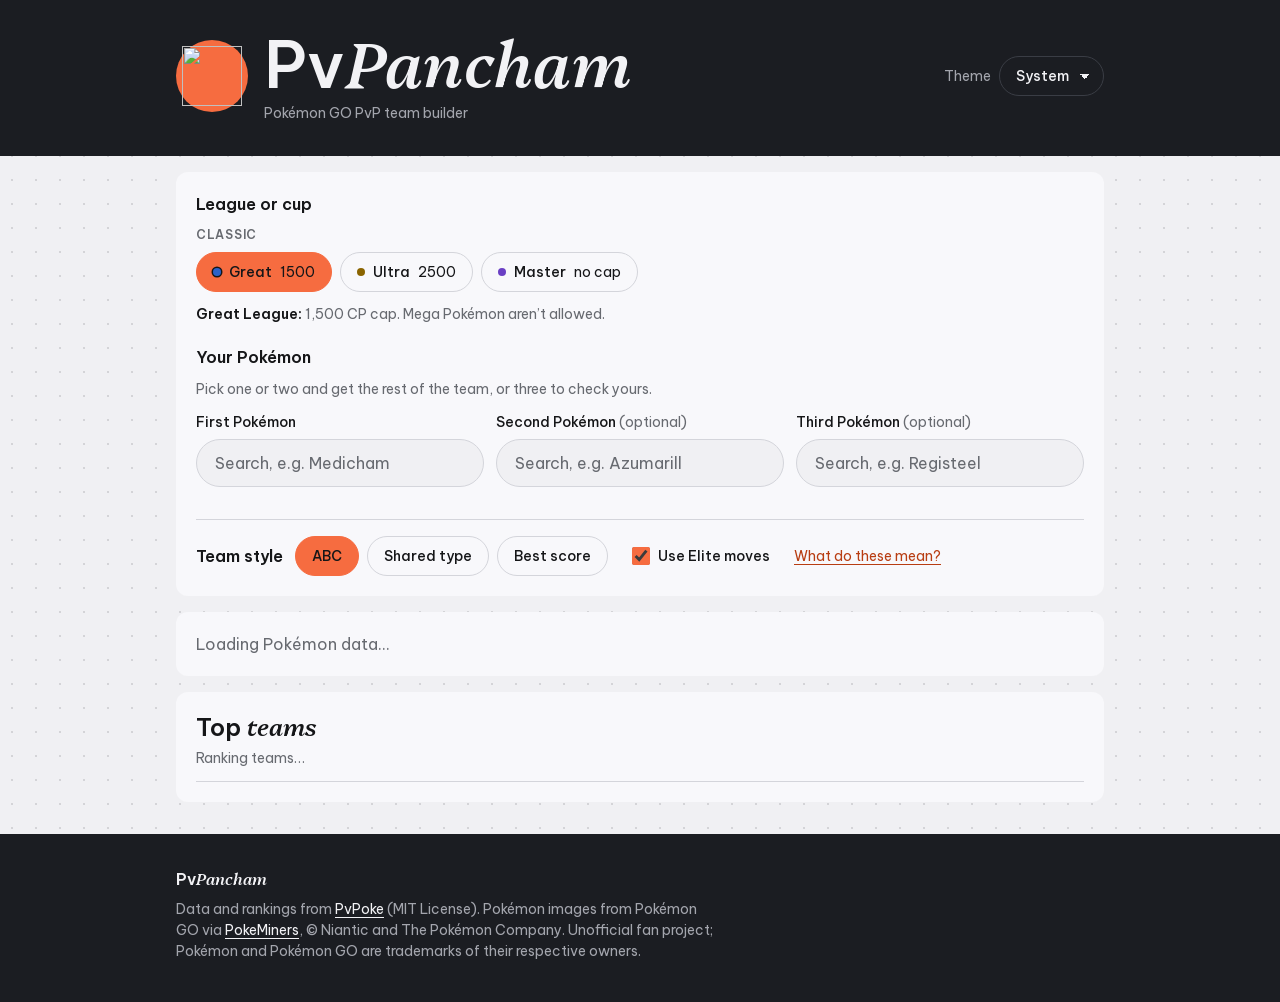
==== commit 8d2011ec: "Rename Always to Classic, add weak-to types, and apply critiques 4 and 5 - League group "Always" is " ====
--- a/index.html
+++ b/index.html
@@ -5,8 +5,8 @@
   <meta name="viewport" content="width=device-width, initial-scale=1">
   <title>PvPancham · Pokémon GO PvP team builder</title>
   <meta name="description" content="Build Pokémon GO PvP teams: suggested partners, moves, IVs, strengths and weaknesses.">
-  <script src="js/theme.js?v=20261108f"></script>
-  <link rel="stylesheet" href="styles.css?v=20261108f">
+  <script src="js/theme.js?v=20261108j"></script>
+  <link rel="stylesheet" href="styles.css?v=20261108j">
 </head>
 <body>
   <header class="site-header band">
@@ -85,6 +85,7 @@
       </fieldset>
 
       <div class="options">
+        <div class="style-group">
         <fieldset class="style">
           <legend>Team style</legend>
           <div class="segmented">
@@ -94,6 +95,7 @@
           </div>
         </fieldset>
         <p class="hint style-note" id="style-note" hidden>Your three Pokémon are the team, so team style doesn’t apply.</p>
+        </div>
         <label class="check"><input type="checkbox" id="use-elite" checked> Use Elite moves</label>
         <details class="explain">
           <summary>What do these mean?</summary>
@@ -102,6 +104,7 @@
             <dt>Shared type</dt><dd>Two members share a type, as ABB (safe swap and closer) or ABA (lead and closer), whichever fits their roles better.</dd>
             <dt>Best score</dt><dd>No typing rule: the highest-scoring team wins.</dd>
             <dt>Lead, safe swap, closer</dt><dd>Each team member's role: the lead starts the battle, the safe swap comes in when the lead is losing, and the closer finishes. The page picks roles from each Pokémon's PvPoke role scores.</dd>
+            <dt>Weak to, ×2</dt><dd>Attack types that deal extra damage to that Pokémon. ×2 marks a double weakness: both of its types are weak to it, so it takes 2.56× damage.</dd>
             <dt>Use Elite moves</dt><dd>Moves that need an Elite TM or a Community Day. Turn off to give your team each Pokémon's next best moves on PvPoke instead; opponents keep theirs.</dd>
           </dl>
         </details>
@@ -136,8 +139,8 @@
   <!-- ?v= on the site's own files: bump it whenever they change, so a browser holding an older
        copy (GitHub Pages lets files be cached for 10 minutes) never mixes old and new scripts. -->
   <script src="data/formats.js"></script>
-  <script src="js/data.js?v=20261108f"></script>
-  <script src="js/engine.js?v=20261108f"></script>
-  <script src="js/app.js?v=20261108f"></script>
+  <script src="js/data.js?v=20261108j"></script>
+  <script src="js/engine.js?v=20261108j"></script>
+  <script src="js/app.js?v=20261108j"></script>
 </body>
 </html>
--- a/styles.css
+++ b/styles.css
@@ -169,17 +169,16 @@
 .notice { color: var(--pencil); margin: 0 0 12px; font-size: var(--fs-sm); }
 .hint { color: var(--pencil); font-size: var(--fs-sm); margin: 0 0 12px; }
 .hint, .notice, .explain dd, .member .role-note { text-wrap: pretty; }
-.hint { max-width: 75ch; }
+.hint { max-width: 60ch; }   /* about 80 characters of Be Vietnam Pro at 14px */
+.vh { position: absolute; width: 1px; height: 1px; overflow: hidden; clip-path: inset(50%); white-space: nowrap; }
 
 /* Phones, once something is picked: the form folds to one summary line with an Edit button. */
 .form-summary { display: none; }
 /* Leagues: only this week's live formats until the viewer asks for the rest. */
 .league-row.live-only .league-group:not(.live) { display: none; }
-.league-more { margin-top: 12px; }
+
 
 /* Keyboard: a way past the 30 grid cells, shown only when it has focus. */
-.skip { position: absolute; width: 1px; height: 1px; overflow: hidden; clip-path: inset(50%); white-space: nowrap; }
-.skip:focus { position: static; width: auto; height: auto; overflow: visible; clip-path: none; margin: 0 0 12px; }
 .league-rules { margin: 12px 0 0; }
 .league-rules strong { color: var(--ink); font-weight: 600; }
 .league-notice { display: flex; flex-wrap: wrap; align-items: center; gap: 8px 12px; margin: 12px 0 0; font-size: var(--fs-sm); }
@@ -316,13 +315,17 @@
 /* ---- Team style and Elite moves: one compact row, explanations behind a disclosure ---- */
 
 .options {
-  display: flex; flex-wrap: wrap; align-items: center; gap: 12px 24px;
+  display: flex; flex-wrap: wrap; align-items: flex-start; gap: 12px 24px;   /* every control is 40px tall */
   border-top: 1px solid var(--rule); padding-top: 16px;
 }
 .options fieldset.style { margin: 0; display: flex; align-items: center; gap: 12px; }
 .options fieldset.style:disabled { opacity: 0.5; }
 .options fieldset.style:disabled label { cursor: default; }
-.options .style-note { flex-basis: 100%; margin: -4px 0 0; }
+/* Three picks: no style applies, so none looks chosen. */
+.options fieldset.style:disabled .segmented label:has(input:checked) { background: none; border-color: var(--rule); color: var(--ink); }
+/* The three-pick note sits right under the greyed pills it explains. */
+.style-group { display: flex; flex-direction: column; gap: 6px; }
+.options .style-note { margin: 0; }
 .options legend { float: left; margin: 0; }
 .explain { font-size: var(--fs-sm); color: var(--pencil); }
 .explain summary {
@@ -330,7 +333,7 @@
   text-decoration: underline; text-decoration-thickness: 1px; text-underline-offset: 3px; list-style: none;
 }
 .explain summary::-webkit-details-marker { display: none; }
-.explain[open] { flex-basis: 100%; }
+.explain[open] { flex-basis: 100%; order: 2; }
 .explain dl { margin: 4px 0 0; display: grid; grid-template-columns: max-content 1fr; gap: 8px 16px; }
 .explain dt { font-weight: 600; color: var(--ink); }
 .explain dd { margin: 0; }
@@ -404,7 +407,7 @@
 
 /* ---- The team block: score, names and the three members on charcoal ---- */
 
-.team-block { border-radius: 12px; padding: 24px; margin: 20px 0; }
+.team-block { border-radius: 12px; padding: 24px; margin: 20px 0; scroll-margin-top: 12px; }   /* a phone row tap scrolls here */
 :root[data-theme="dark"] .team-block { box-shadow: inset 0 3px 0 var(--orange); }   /* keeps it apart from the dark page */
 
 .team-head { display: flex; align-items: flex-start; gap: 20px; }
@@ -425,6 +428,7 @@
 .members { display: grid; grid-template-columns: repeat(3, 1fr); gap: 12px; margin-top: 24px; }
 .member { background: var(--band-raised); border-radius: 8px; padding: 16px; min-width: 0; }
 .member-line { display: none; }
+.member-line .line-note { display: none; }
 .slot { margin: 0; font-size: var(--fs-xs); color: var(--pencil); letter-spacing: 0.04em; }
 .member .role { margin: 2px 0 0; font-family: var(--serif); font-style: italic; font-weight: 500; font-size: 1.25rem; line-height: 1.2; color: var(--ember); }
 .member .role-note { margin: 2px 0 12px; font-size: var(--fs-sm); color: var(--pencil); }
@@ -434,9 +438,13 @@
 .member-head > div { min-width: 0; }
 .member-head h3 { font-size: var(--fs-md); }
 .pvp-rank { margin: 2px 0 0; font-size: var(--fs-sm); }
-.pvp-rank a { font-weight: 600; text-decoration: none; }
-.pvp-rank a:hover { text-decoration: underline; }
+.pvp-rank a { font-weight: 600; color: var(--ink); text-decoration: underline; text-decoration-color: var(--pencil); }
+.pvp-rank a:hover, .pvp-rank a:focus-visible { color: var(--ember); text-decoration-color: currentColor; }   /* reassurance, not an action: orange only on hover */
 .member .types { margin: 4px 0 0; display: flex; gap: 6px; flex-wrap: wrap; }
+/* The attack types a member is weak to: the first entry of its details, apart from its own types. */
+.member dd.weak { display: flex; flex-wrap: wrap; gap: 4px; margin-top: 4px; }
+.weak .type { background: none; border-color: color-mix(in srgb, var(--t), #fff 40%); }   /* outlined (never the member's own filled types), lightened to show on charcoal */
+.weak .type b { font-weight: 700; }
 .member dl { margin: 12px 0 0; font-size: var(--fs-sm); }
 .member dt { color: var(--pencil); font-size: var(--fs-xs); margin-top: 8px; }
 .member dd { margin: 2px 0 0; }
@@ -446,7 +454,7 @@
 .ivs { font-family: var(--figures); font-weight: 600; font-variant-numeric: tabular-nums; }
 .elite {
   text-decoration: none; font-size: var(--fs-xs); font-weight: 600; padding: 0 7px; border-radius: 999px;
-  border: 1px solid var(--ember); color: var(--ember); cursor: help;
+  border: 1px solid var(--pencil); color: var(--pencil); cursor: help;
 }
 /* Mega moves are a bonus, not a cost: filled, where Elite (needs an item) is outlined. */
 .elite.mega { background: var(--orange); border-color: var(--orange); color: var(--on-orange); }
@@ -572,6 +580,10 @@
     transform: rotate(-45deg); transition: transform 160ms var(--ease-out);
   }
   .member.open .chev { transform: rotate(45deg); }
+  /* Open, the body lists the moves in full: the line shows what the role means instead. */
+  .member.open .line-moves { display: none; }
+  .member.open .line-note { display: block; }
+  .member-body > .role-note { display: none; }
   .member-line:active { background: color-mix(in srgb, var(--orange) 10%, transparent); }
   .member:not(.open) .member-body { display: none; }
   .member-body { padding: 0 14px 14px; }
@@ -605,13 +617,20 @@
   .league-row { gap: 12px; }
   .quick-row {
     flex-wrap: nowrap; overflow-x: auto; scrollbar-width: none;
-    margin-left: -16px; margin-right: -16px; padding: 2px 32px 4px 16px;
-    mask-image: linear-gradient(to right, #000 calc(100% - 40px), transparent);
+    margin-left: -16px; margin-right: -16px; padding: 2px 56px 4px 16px;
+    mask-image: linear-gradient(to right, #000 calc(100% - 72px), transparent);
   }
   .quick-row::-webkit-scrollbar { display: none; }
   /* A cup's type list can outgrow the screen; its full rules are in the chip's title. */
   .league-row small { display: inline-block; max-width: 7.5em; overflow: hidden; text-overflow: ellipsis; vertical-align: bottom; }
   .quick-row > * { flex-shrink: 0; }
+  /* League chips: the open leagues' CP is in their name (and the rules line), so two fit a row. */
+  .league-row small.known-cap { display: none; }
+  /* With only the live cups showing, the selected chip right above names the format; once the
+     Classic leagues show too, the rules line names it again. */
+  .live-only ~ .league-rules .rules-name { display: none; }
+  .league-row label { padding: 8px 14px; }
+  .style-group { flex-basis: 100%; }
   .options fieldset.style { flex-basis: 100%; flex-wrap: wrap; gap: 8px; }
   .options legend { float: none; margin-bottom: 8px; }
   .options .segmented { flex-wrap: nowrap; width: 100%; }
